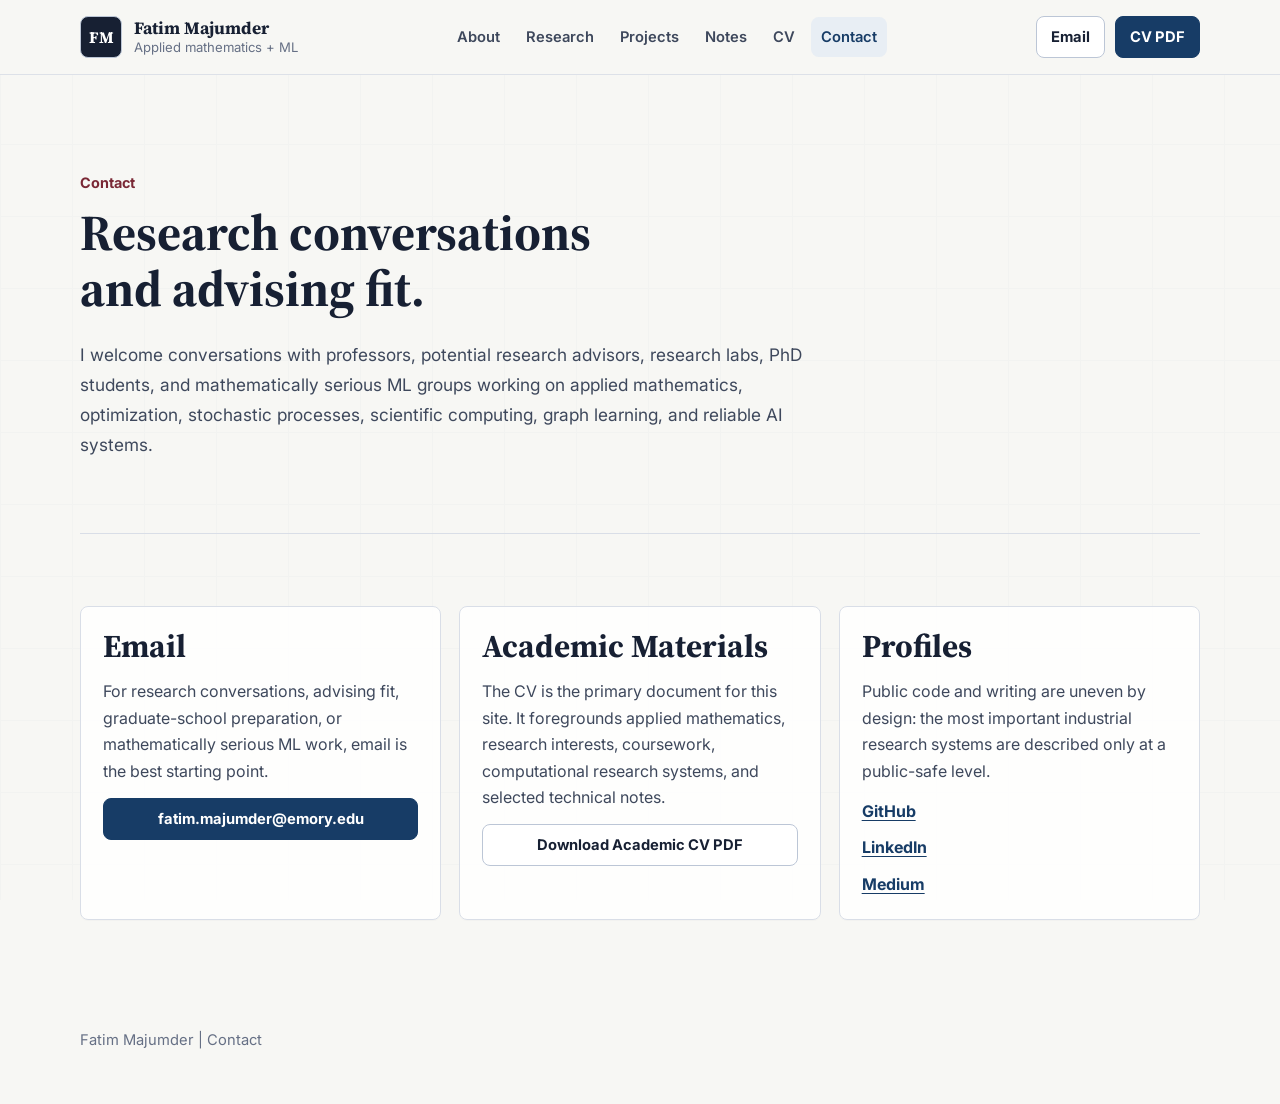
==== contact.html @ 2fae78bc "academic" ====
<!DOCTYPE html>
<html lang="en">
  <head>
    <meta charset="UTF-8">
    <meta name="viewport" content="width=device-width, initial-scale=1.0">
    <meta
      name="description"
      content="Contact Fatim Majumder for research conversations, doctoral research fit, applied mathematics, mathematical machine learning, optimization, scientific computing, graph learning, and reliable AI evaluation."
    >
    <meta
      name="keywords"
      content="Fatim Majumder contact, applied mathematics, Columbia University, Emory University, mathematical machine learning, optimization, scientific computing"
    >
    <meta name="author" content="Fatim Majumder">
    <meta name="robots" content="index, follow">
    <meta name="theme-color" content="#17233c">
    <title>Contact | Fatim Majumder</title>
    <link rel="canonical" href="https://fatimmajumder.github.io/contact.html">
    <link rel="icon" href="./assets/favicon.svg" type="image/svg+xml">
    <meta property="og:site_name" content="Fatim Majumder">
    <meta property="og:title" content="Contact | Fatim Majumder">
    <meta
      property="og:description"
      content="Contact Fatim Majumder for research conversations in applied mathematics, mathematical machine learning, optimization, scientific computing, and reliable AI evaluation."
    >
    <meta property="og:type" content="profile">
    <meta property="og:url" content="https://fatimmajumder.github.io/contact.html">
    <meta property="og:image" content="https://fatimmajumder.github.io/assets/social-preview.png">
    <meta name="twitter:card" content="summary_large_image">
    <meta name="twitter:title" content="Contact | Fatim Majumder">
    <meta name="twitter:description" content="Contact Fatim Majumder.">
    <meta name="twitter:image" content="https://fatimmajumder.github.io/assets/social-preview.png">
    <link rel="preconnect" href="https://fonts.googleapis.com">
    <link rel="preconnect" href="https://fonts.gstatic.com" crossorigin>
    <link
      href="https://fonts.googleapis.com/css2?family=Source+Serif+4:opsz,wght@8..60,500;8..60,600;8..60,700&amp;family=Inter:wght@400;500;600;700&amp;display=swap"
      rel="stylesheet"
    >
    <link rel="stylesheet" href="./styles.css">
    <script type="application/ld+json">
      {
        "@context": "https://schema.org",
        "@type": "ContactPage",
        "name": "Contact | Fatim Majumder",
        "url": "https://fatimmajumder.github.io/contact.html",
        "about": {
          "@type": "Person",
          "name": "Fatim Majumder",
          "email": "mailto:fatim.majumder@emory.edu"
        }
      }
    </script>
  </head>
  <body data-page="contact">
    <a class="skip-link" href="#main-content">Skip to main content</a>

    <header class="site-header">
      <div class="site-header-inner">
        <a class="brand-lockup" href="./index.html" aria-label="Fatim Majumder home">
          <span class="brand-mark" aria-hidden="true">FM</span>
          <span class="brand-copy">
            <strong>Fatim Majumder</strong>
            <span>Applied mathematics + ML</span>
          </span>
        </a>

        <nav class="site-nav" aria-label="Primary navigation">
          <a class="nav-link" data-nav="about" href="./index.html#about">About</a>
          <a class="nav-link" data-nav="research" href="./research.html">Research</a>
          <a class="nav-link" data-nav="projects" href="./projects.html">Projects</a>
          <a class="nav-link" data-nav="notes" href="./notes.html">Notes</a>
          <a class="nav-link" data-nav="cv" href="./cv.html">CV</a>
          <a class="nav-link" data-nav="contact" href="./contact.html">Contact</a>
        </nav>

        <div class="header-actions">
          <a class="button button-secondary" href="mailto:fatim.majumder@emory.edu">Email</a>
          <a class="button button-primary" href="./assets/Fatim-Majumder-Academic-CV.pdf" download>CV PDF</a>
        </div>
      </div>
    </header>

    <main id="main-content">
      <section class="page-hero section" aria-labelledby="contact-title">
        <div class="page-hero-main">
          <p class="eyebrow">Contact</p>
          <h1 id="contact-title">Research conversations and advising fit.</h1>
          <p class="page-hero-summary">
            I welcome conversations with professors, potential research
            advisors, research labs, PhD students, and mathematically serious
            ML groups working on applied mathematics, optimization, stochastic
            processes, scientific computing, graph learning, and reliable AI
            systems.
          </p>
        </div>
      </section>

      <section class="section contact-layout" aria-label="Contact links">
        <div class="contact-panel">
          <h2>Email</h2>
          <p>
            For research conversations, advising fit, graduate-school
            preparation, or mathematically serious ML work, email is the best
            starting point.
          </p>
          <a class="button button-primary" href="mailto:fatim.majumder@emory.edu">fatim.majumder@emory.edu</a>
        </div>

        <div class="contact-panel">
          <h2>Academic Materials</h2>
          <p>
            The CV is the primary document for this site. It foregrounds
            applied mathematics, research interests, coursework, computational
            research systems, and selected technical notes.
          </p>
          <a class="button button-secondary" href="./assets/Fatim-Majumder-Academic-CV.pdf" download>
            Download Academic CV PDF
          </a>
        </div>

        <div class="contact-panel">
          <h2>Profiles</h2>
          <p>
            Public code and writing are uneven by design: the most important
            industrial research systems are described only at a public-safe
            level.
          </p>
          <div class="profile-links">
            <a
              class="text-link"
              href="https://github.com/fatimmajumder"
              target="_blank"
              rel="noopener noreferrer"
            >
              GitHub
            </a>
            <a
              class="text-link"
              href="https://www.linkedin.com/in/fatim-majumder"
              target="_blank"
              rel="noopener noreferrer"
            >
              LinkedIn
            </a>
            <a
              class="text-link"
              href="https://medium.com/@fatimm"
              target="_blank"
              rel="noopener noreferrer"
            >
              Medium
            </a>
          </div>
        </div>
      </section>
    </main>

    <footer class="site-footer">
      <p>Fatim Majumder | Contact</p>
    </footer>

    <script src="./script.js" defer></script>
  </body>
</html>
---- styles.css ----
:root {
  --page: #f7f7f4;
  --surface: #ffffff;
  --surface-subtle: #f1f3f2;
  --ink: #172033;
  --ink-soft: #3e485c;
  --ink-muted: #667085;
  --line: #d9dee7;
  --line-strong: #bcc6d6;
  --blue: #225b89;
  --blue-deep: #173c66;
  --green: #3f6b5b;
  --red: #7a2835;
  --gold: #8b6f35;
  --shadow: 0 12px 32px rgba(23, 32, 51, 0.08);
  --serif: "Source Serif 4", Georgia, "Times New Roman", serif;
  --sans: "Inter", -apple-system, BlinkMacSystemFont, "Segoe UI", sans-serif;
  --mono: "SFMono-Regular", Consolas, "Liberation Mono", monospace;
}

*,
*::before,
*::after {
  box-sizing: border-box;
}

html {
  scroll-behavior: smooth;
  scroll-padding-top: 112px;
}

html,
body {
  max-width: 100%;
  overflow-x: hidden;
}

body {
  margin: 0;
  min-height: 100vh;
  color: var(--ink);
  background: var(--page);
  font-family: var(--sans);
  font-size: 16px;
  line-height: 1.65;
}

body::before {
  content: "";
  position: fixed;
  inset: 0;
  pointer-events: none;
  background-image:
    linear-gradient(var(--line) 1px, transparent 1px),
    linear-gradient(90deg, var(--line) 1px, transparent 1px);
  background-size: 72px 72px;
  opacity: 0.16;
}

a {
  color: inherit;
  text-decoration-thickness: 1px;
  text-underline-offset: 0.2em;
}

img {
  display: block;
  max-width: 100%;
}

:focus-visible {
  outline: 3px solid rgba(34, 91, 137, 0.35);
  outline-offset: 3px;
}

.skip-link {
  position: absolute;
  top: 12px;
  left: 12px;
  z-index: 100;
  padding: 10px 14px;
  border: 1px solid var(--line-strong);
  border-radius: 8px;
  color: var(--surface);
  background: var(--ink);
  transform: translateY(-180%);
}

.skip-link:focus-visible {
  transform: translateY(0);
}

.site-header {
  position: sticky;
  top: 0;
  z-index: 40;
  border-bottom: 1px solid rgba(217, 222, 231, 0.86);
  background: rgba(247, 247, 244, 0.94);
  backdrop-filter: blur(16px);
}

.site-header-inner {
  position: relative;
  z-index: 1;
  display: grid;
  grid-template-columns: auto 1fr auto;
  gap: 24px;
  align-items: center;
  width: min(1120px, calc(100% - 40px));
  margin: 0 auto;
  padding: 16px 0;
}

.site-header-inner > * {
  min-width: 0;
}

.brand-lockup {
  display: inline-flex;
  gap: 12px;
  align-items: center;
  min-width: 0;
  text-decoration: none;
}

.brand-mark {
  display: inline-flex;
  align-items: center;
  justify-content: center;
  width: 42px;
  height: 42px;
  flex: 0 0 auto;
  border: 1px solid var(--line-strong);
  border-radius: 8px;
  color: var(--surface);
  background: var(--ink);
  font-family: var(--serif);
  font-weight: 700;
}

.brand-copy {
  display: grid;
  gap: 1px;
}

.brand-copy strong {
  font-family: var(--serif);
  font-size: 1.08rem;
  line-height: 1.1;
}

.brand-copy span {
  color: var(--ink-muted);
  font-size: 0.82rem;
  line-height: 1.25;
}

.site-nav {
  display: flex;
  justify-content: center;
  gap: 6px;
  min-width: 0;
  max-width: 100%;
  overflow-x: auto;
  scrollbar-width: none;
}

.site-nav::-webkit-scrollbar {
  display: none;
}

.nav-link {
  border-radius: 8px;
  padding: 8px 10px;
  color: var(--ink-soft);
  font-size: 0.92rem;
  font-weight: 600;
  text-decoration: none;
}

.nav-link:hover,
.nav-link:focus-visible,
body[data-page="about"] .nav-link[data-nav="about"],
body[data-page="research"] .nav-link[data-nav="research"],
body[data-page="projects"] .nav-link[data-nav="projects"],
body[data-page="notes"] .nav-link[data-nav="notes"],
body[data-page="cv"] .nav-link[data-nav="cv"],
body[data-page="contact"] .nav-link[data-nav="contact"],
.nav-link.is-active {
  color: var(--blue-deep);
  background: #e8eef4;
}

.header-actions,
.hero-actions,
.page-actions,
.section-actions,
.contact-actions,
.project-links,
.profile-links {
  display: flex;
  flex-wrap: wrap;
  gap: 10px;
  align-items: center;
}

.button {
  display: inline-flex;
  align-items: center;
  justify-content: center;
  min-height: 42px;
  border: 1px solid var(--line-strong);
  border-radius: 8px;
  padding: 9px 14px;
  font-size: 0.92rem;
  font-weight: 700;
  line-height: 1.15;
  text-align: center;
  text-decoration: none;
}

.button-primary {
  border-color: var(--blue-deep);
  color: var(--surface);
  background: var(--blue-deep);
}

.button-secondary {
  color: var(--ink);
  background: var(--surface);
}

.button:hover {
  box-shadow: var(--shadow);
  transform: translateY(-1px);
}

main,
.site-footer,
.site-shell,
.case-shell {
  position: relative;
  z-index: 1;
  width: min(1120px, calc(100% - 40px));
  margin: 0 auto;
}

.section {
  padding: 72px 0;
  border-top: 1px solid var(--line);
}

.hero,
.page-hero {
  display: grid;
  grid-template-columns: minmax(0, 1.7fr) minmax(280px, 0.8fr);
  gap: 56px;
  align-items: start;
  padding-top: 96px;
  border-top: 0;
}

.hero-copy,
.page-hero-main,
.section-copy,
.statement-copy {
  min-width: 0;
  max-width: 780px;
}

.eyebrow,
.detail-label,
.card-kicker,
.note-status,
.cv-meta,
.page-meta {
  margin: 0 0 10px;
  color: var(--red);
  font-size: 0.9rem;
  font-weight: 700;
}

h1,
h2,
h3 {
  margin: 0;
  font-family: var(--serif);
  line-height: 1.12;
  text-wrap: balance;
  overflow-wrap: break-word;
}

h1 {
  max-width: 900px;
  font-size: 3.9rem;
}

h2 {
  font-size: 2rem;
}

h3 {
  font-size: 1.28rem;
}

p {
  margin: 0;
  overflow-wrap: break-word;
}

p + p {
  margin-top: 1rem;
}

.hero-deck {
  max-width: 820px;
  margin-top: 18px;
  color: var(--blue-deep);
  font-family: var(--serif);
  font-size: 1.45rem;
  line-height: 1.35;
}

.hero-summary,
.page-hero-summary,
.section-intro {
  max-width: 780px;
  margin-top: 22px;
  color: var(--ink-soft);
  font-size: 1.08rem;
  line-height: 1.75;
}

.hero-status {
  display: inline-block;
  margin-top: 22px;
  border-left: 3px solid var(--blue);
  padding-left: 16px;
  color: var(--ink);
  font-weight: 700;
}

.interest-list,
.interest-cloud,
.tag-list,
.hero-focus-list,
.hero-role-list {
  display: flex;
  flex-wrap: wrap;
  gap: 8px;
  margin: 26px 0 0;
  padding: 0;
  list-style: none;
}

.interest-list li,
.interest-cloud li,
.tag-list li,
.hero-focus-list li,
.hero-role-list li {
  max-width: 100%;
  border: 1px solid var(--line);
  border-radius: 8px;
  padding: 6px 10px;
  color: var(--ink-soft);
  background: rgba(255, 255, 255, 0.74);
  font-size: 0.9rem;
}

.hero-actions,
.page-actions {
  margin-top: 30px;
}

.hero-rail,
.page-hero-rail {
  display: grid;
  gap: 16px;
}

.rail-block,
.page-rail-card,
.theme-card,
.project-preview,
.note-card,
.project-detail,
.question-item,
.contact-panel,
.content-card,
.metric-card,
.boundary-card,
.proof-card,
.experience-card,
.project-card,
.writing-card {
  border: 1px solid var(--line);
  border-radius: 8px;
  background: rgba(255, 255, 255, 0.82);
  box-shadow: 0 1px 0 rgba(23, 32, 51, 0.02);
}

.rail-block,
.page-rail-card,
.theme-card,
.project-preview,
.note-card,
.question-item,
.contact-panel,
.content-card,
.metric-card,
.boundary-card,
.proof-card,
.experience-card,
.project-card,
.writing-card {
  padding: 22px;
}

.rail-block p:not(.detail-label),
.page-rail-card p:not(.detail-label) {
  color: var(--ink-soft);
}

.section-heading {
  max-width: 760px;
  margin-bottom: 30px;
}

.section-heading-compact {
  margin-bottom: 24px;
}

.split-section {
  display: grid;
  grid-template-columns: minmax(260px, 0.8fr) minmax(0, 1.2fr);
  gap: 54px;
  align-items: start;
}

.section-copy {
  color: var(--ink-soft);
  font-size: 1.04rem;
}

.theme-grid,
.notes-preview-grid,
.notes-grid,
.contact-layout,
.metric-grid,
.proof-grid,
.project-grid,
.writing-grid,
.case-study-grid {
  display: grid;
  grid-template-columns: repeat(2, minmax(0, 1fr));
  gap: 18px;
}

.theme-card p,
.project-preview p,
.note-card p,
.question-item p {
  margin-top: 12px;
  color: var(--ink-soft);
}

.project-preview-list,
.project-detail-list,
.question-list,
.experience-list,
.story-grid-case {
  display: grid;
  gap: 18px;
}

.project-preview {
  display: grid;
  gap: 12px;
}

.project-preview .text-link,
.project-links {
  margin-top: 8px;
}

.text-link {
  color: var(--blue-deep);
  font-weight: 700;
}

.text-link:hover {
  color: var(--red);
}

.contact-band {
  display: grid;
  grid-template-columns: minmax(0, 1.1fr) auto;
  gap: 32px;
  align-items: center;
  border-bottom: 1px solid var(--line);
}

.contact-band p:not(.eyebrow) {
  max-width: 720px;
  margin-top: 16px;
  color: var(--ink-soft);
}

.site-footer {
  padding: 36px 0 52px;
  color: var(--ink-muted);
  font-size: 0.92rem;
}

.page-hero h1 {
  font-size: 3.15rem;
}

.page-rail-list {
  display: grid;
  gap: 18px;
}

.page-rail-list span {
  color: var(--red);
  font-weight: 700;
}

.page-rail-list p {
  margin-top: 4px;
  color: var(--ink-soft);
}

.statement-section {
  display: grid;
  grid-template-columns: minmax(260px, 0.8fr) minmax(0, 1.2fr);
  gap: 54px;
}

.statement-copy {
  border-left: 3px solid var(--blue);
  padding-left: 22px;
  color: var(--ink-soft);
  font-family: var(--serif);
  font-size: 1.28rem;
  line-height: 1.6;
}

.interest-cloud {
  margin-top: 0;
}

.question-item {
  display: grid;
  grid-template-columns: minmax(220px, 0.7fr) minmax(0, 1.3fr);
  gap: 28px;
  align-items: start;
}

.project-detail {
  display: grid;
  grid-template-columns: minmax(260px, 0.78fr) minmax(0, 1.22fr);
  gap: 36px;
  padding: 28px;
  scroll-margin-top: 120px;
}

.project-detail-heading h2 {
  margin-top: 4px;
}

.project-motivation {
  margin-top: 16px;
  color: var(--ink-soft);
}

.project-facts {
  display: grid;
  gap: 18px;
  margin: 0;
}

.project-facts div {
  border-bottom: 1px solid var(--line);
  padding-bottom: 16px;
}

.project-facts div:last-child {
  border-bottom: 0;
  padding-bottom: 0;
}

.project-facts dt {
  margin-bottom: 5px;
  color: var(--red);
  font-weight: 700;
}

.project-facts dd {
  margin: 0;
  color: var(--ink-soft);
}

.project-links {
  grid-column: 2;
}

.notes-grid {
  grid-template-columns: repeat(2, minmax(0, 1fr));
}

.note-card {
  display: flex;
  min-height: 260px;
  flex-direction: column;
}

.note-card h2 {
  font-size: 1.5rem;
}

.tag-list {
  margin-top: auto;
  padding-top: 22px;
}

.note-link-placeholder {
  color: var(--ink-muted);
  font-family: var(--mono);
  font-size: 0.84rem;
}

.cv-main {
  max-width: 980px;
}

.cv-section {
  display: grid;
  gap: 18px;
}

.cv-section h2 {
  padding-bottom: 10px;
  border-bottom: 1px solid var(--line);
}

.cv-entry {
  display: grid;
  gap: 8px;
  padding: 8px 0 18px;
  border-bottom: 1px solid var(--line);
}

.cv-entry:last-child {
  border-bottom: 0;
}

.cv-entry p,
.cv-section p,
.cv-compact-list {
  color: var(--ink-soft);
}

.cv-compact-list,
.bullet-list,
.archive-list,
.link-list,
.case-metric-list {
  margin: 12px 0 0;
  padding-left: 1.2rem;
  color: var(--ink-soft);
}

.cv-compact-list li + li,
.bullet-list li + li,
.archive-list li + li,
.link-list li + li,
.case-metric-list li + li {
  margin-top: 0.5rem;
}

.contact-layout {
  grid-template-columns: repeat(3, minmax(0, 1fr));
}

.contact-panel {
  display: grid;
  align-content: start;
  gap: 14px;
}

.contact-panel p {
  color: var(--ink-soft);
}

.profile-links {
  align-items: flex-start;
  flex-direction: column;
}

/* Compatibility for preserved project detail pages under case-studies/. */

.site-shell,
.case-shell {
  padding-bottom: 48px;
}

.back-link {
  display: inline-block;
  margin-bottom: 20px;
  color: var(--blue-deep);
  font-weight: 700;
}

.card-header {
  display: grid;
  gap: 12px;
}

.card-header-split {
  grid-template-columns: minmax(0, 1fr) auto;
}

.card-summary {
  margin-top: 14px;
  color: var(--ink-soft);
}

.card-compact-grid,
.card-detail-grid {
  display: grid;
  grid-template-columns: repeat(2, minmax(0, 1fr));
  gap: 12px;
  margin-top: 18px;
}

.compact-detail,
.detail-block {
  border: 1px solid var(--line);
  border-radius: 8px;
  padding: 14px;
  background: var(--surface-subtle);
}

.compact-detail p:not(.detail-label),
.detail-block p:not(.detail-label) {
  color: var(--ink-soft);
}

.card-proof {
  min-width: 132px;
  border-left: 3px solid var(--blue);
  padding-left: 12px;
}

.card-proof-value,
.proof-value,
.metric-value,
.hero-proof-value {
  display: block;
  color: var(--blue-deep);
  font-family: var(--serif);
  font-size: 2rem;
  font-weight: 700;
  line-height: 1.05;
}

.card-proof-label,
.proof-label,
.proof-context {
  color: var(--ink-muted);
  font-size: 0.9rem;
}

.card-footer,
.card-actions {
  display: grid;
  gap: 12px;
  margin-top: 18px;
}

.stack-list {
  color: var(--ink-muted);
  font-size: 0.92rem;
}

.metric-grid,
.proof-grid {
  grid-template-columns: repeat(3, minmax(0, 1fr));
  padding: 0;
  list-style: none;
}

.metric-card p:not(.detail-label):not(.metric-value),
.proof-card p:not(.proof-value) {
  color: var(--ink-soft);
}

.story-grid-case {
  grid-template-columns: repeat(2, minmax(0, 1fr));
}

.story-grid-case .content-card:nth-child(5) {
  grid-column: 1 / -1;
}

.boundary-card {
  max-width: 820px;
}

.boundary-card p:not(.detail-label) {
  margin-top: 12px;
  color: var(--ink-soft);
}

.hero-proof-list {
  display: grid;
  gap: 16px;
  margin: 0;
  padding: 0;
  list-style: none;
}

.hero-proof-item {
  display: grid;
  grid-template-columns: 110px 1fr;
  gap: 14px;
  align-items: baseline;
}

.experience-card {
  display: grid;
  grid-template-columns: minmax(220px, 0.7fr) minmax(0, 1.3fr);
  gap: 28px;
}

.experience-meta p {
  color: var(--ink-muted);
}

.experience-body p {
  color: var(--ink-soft);
}

@media (max-width: 980px) {
  .site-header-inner {
    grid-template-columns: 1fr;
    gap: 14px;
  }

  .site-nav {
    justify-content: flex-start;
    padding-bottom: 4px;
  }

  .header-actions {
    justify-content: flex-start;
  }

  .hero,
  .page-hero,
  .split-section,
  .statement-section,
  .project-detail,
  .question-item,
  .experience-card,
  .contact-band {
    grid-template-columns: 1fr;
  }

  .project-links {
    grid-column: auto;
  }

  .contact-layout,
  .metric-grid,
  .proof-grid {
    grid-template-columns: 1fr;
  }
}

@media (max-width: 720px) {
  body {
    font-size: 15px;
  }

  .site-header-inner,
  main,
  .site-footer,
  .site-shell,
  .case-shell {
    width: auto;
    margin-right: 14px;
    margin-left: 14px;
  }

  .brand-copy span,
  .header-actions {
    display: none;
  }

  .site-nav {
    flex-wrap: wrap;
    overflow-x: visible;
  }

  .nav-link {
    padding: 7px 9px;
  }

  .section {
    padding: 52px 0;
  }

  .hero,
  .page-hero {
    display: block;
    gap: 28px;
    padding-top: 64px;
  }

  .hero-rail,
  .page-hero-rail {
    margin-top: 28px;
  }

  h1,
  .page-hero h1 {
    font-size: 2.45rem;
  }

  h2 {
    font-size: 1.72rem;
  }

  .hero-deck,
  .statement-copy {
    font-size: 1.14rem;
  }

  .theme-grid,
  .notes-preview-grid,
  .notes-grid,
  .project-grid,
  .writing-grid,
  .case-study-grid,
  .story-grid-case,
  .card-compact-grid,
  .card-detail-grid {
    grid-template-columns: 1fr;
  }

  .story-grid-case .content-card:nth-child(5) {
    grid-column: auto;
  }

  .project-detail,
  .rail-block,
  .page-rail-card,
  .theme-card,
  .project-preview,
  .note-card,
  .question-item,
  .contact-panel,
  .content-card,
  .metric-card,
  .boundary-card {
    padding: 18px;
  }

  .hero-proof-item {
    grid-template-columns: 1fr;
  }
}

@media (prefers-reduced-motion: reduce) {
  *,
  *::before,
  *::after {
    scroll-behavior: auto !important;
    transition-duration: 0.01ms !important;
    animation-duration: 0.01ms !important;
    animation-iteration-count: 1 !important;
  }
}
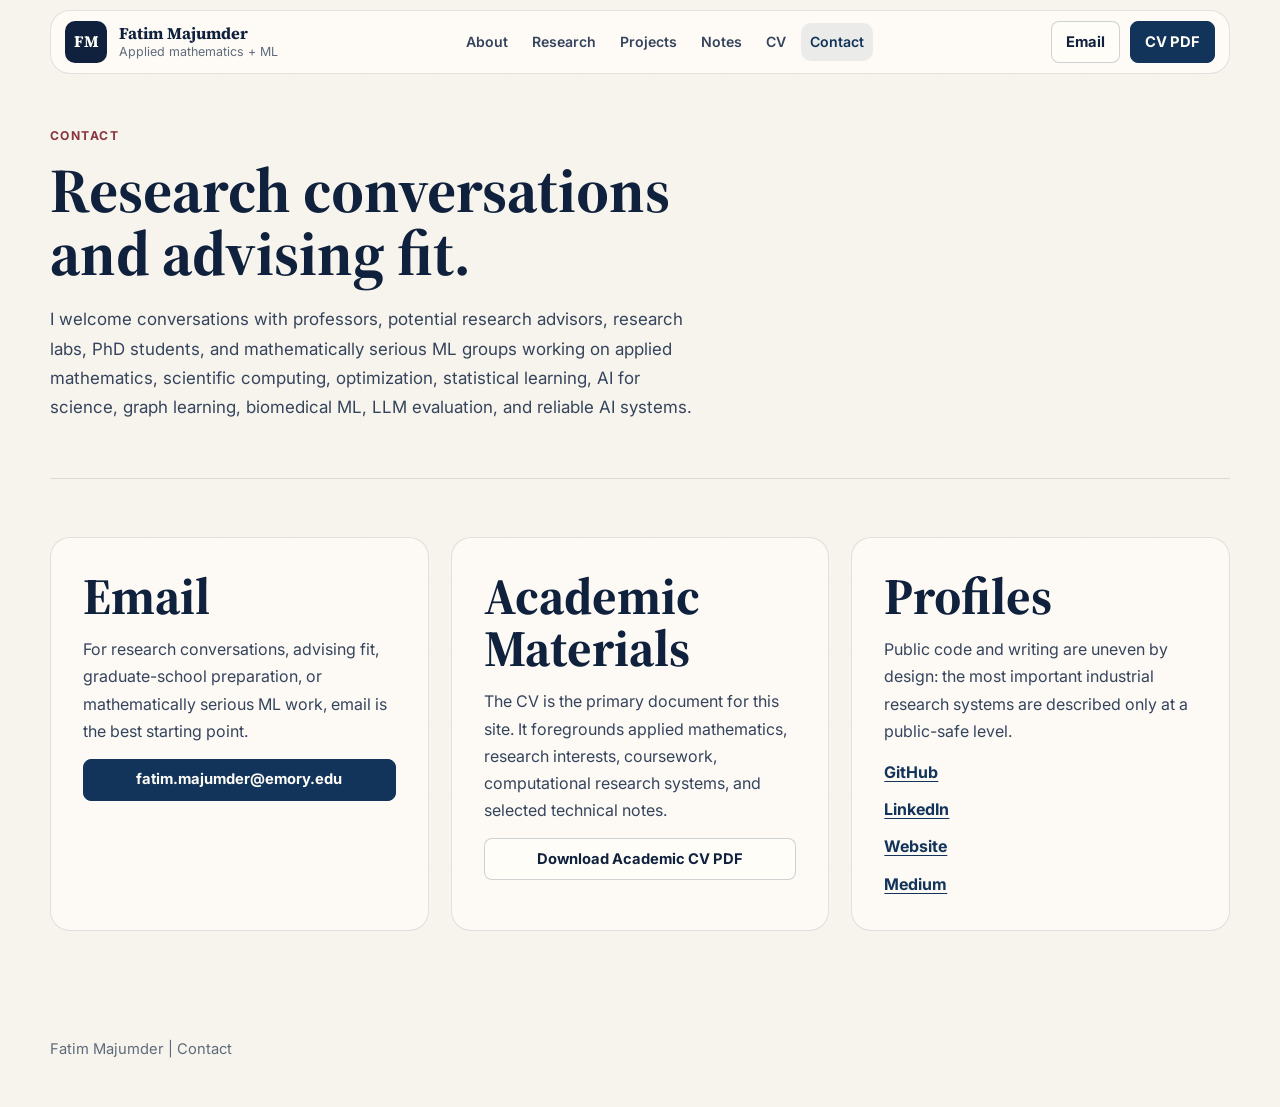
==== commit 6dbb17c7: "ACAEMI" ====
--- a/contact.html
+++ b/contact.html
@@ -5,7 +5,7 @@
     <meta name="viewport" content="width=device-width, initial-scale=1.0">
     <meta
       name="description"
-      content="Contact Fatim Majumder for research conversations, doctoral research fit, applied mathematics, mathematical machine learning, optimization, scientific computing, graph learning, and reliable AI evaluation."
+      content="Contact Fatim Majumder for research conversations, doctoral research fit, applied mathematics, machine learning, scientific computing, optimization, statistical learning, AI for science, graph ML, biomedical ML, LLM evaluation, and reliable AI systems."
     >
     <meta
       name="keywords"
@@ -21,7 +21,7 @@
     <meta property="og:title" content="Contact | Fatim Majumder">
     <meta
       property="og:description"
-      content="Contact Fatim Majumder for research conversations in applied mathematics, mathematical machine learning, optimization, scientific computing, and reliable AI evaluation."
+      content="Contact Fatim Majumder for research conversations in applied mathematics, machine learning, scientific computing, optimization, statistical learning, AI for science, and reliable AI systems."
     >
     <meta property="og:type" content="profile">
     <meta property="og:url" content="https://fatimmajumder.github.io/contact.html">
@@ -88,9 +88,9 @@
           <p class="page-hero-summary">
             I welcome conversations with professors, potential research
             advisors, research labs, PhD students, and mathematically serious
-            ML groups working on applied mathematics, optimization, stochastic
-            processes, scientific computing, graph learning, and reliable AI
-            systems.
+            ML groups working on applied mathematics, scientific computing,
+            optimization, statistical learning, AI for science, graph learning,
+            biomedical ML, LLM evaluation, and reliable AI systems.
           </p>
         </div>
       </section>
@@ -142,6 +142,9 @@
             >
               LinkedIn
             </a>
+            <a class="text-link" href="https://fatimmajumder.github.io">
+              Website
+            </a>
             <a
               class="text-link"
               href="https://medium.com/@fatimm"
--- a/styles.css
+++ b/styles.css
@@ -1,18 +1,19 @@
 :root {
-  --page: #f7f7f4;
-  --surface: #ffffff;
-  --surface-subtle: #f1f3f2;
-  --ink: #172033;
-  --ink-soft: #3e485c;
-  --ink-muted: #667085;
-  --line: #d9dee7;
-  --line-strong: #bcc6d6;
+  --page: #f7f4ed;
+  --surface: #fffdf8;
+  --surface-subtle: rgba(255, 253, 248, 0.68);
+  --ink: #10213d;
+  --ink-soft: #35445c;
+  --ink-muted: #5f6b7c;
+  --line: rgba(16, 33, 61, 0.12);
+  --line-strong: rgba(16, 33, 61, 0.2);
   --blue: #225b89;
-  --blue-deep: #173c66;
+  --blue-deep: #12345a;
   --green: #3f6b5b;
-  --red: #7a2835;
+  --red: #8a3440;
   --gold: #8b6f35;
-  --shadow: 0 12px 32px rgba(23, 32, 51, 0.08);
+  --shadow: 0 12px 30px rgba(16, 33, 61, 0.06);
+  --container: 1180px;
   --serif: "Source Serif 4", Georgia, "Times New Roman", serif;
   --sans: "Inter", -apple-system, BlinkMacSystemFont, "Segoe UI", sans-serif;
   --mono: "SFMono-Regular", Consolas, "Liberation Mono", monospace;
@@ -26,7 +27,7 @@
 
 html {
   scroll-behavior: smooth;
-  scroll-padding-top: 112px;
+  scroll-padding-top: 92px;
 }
 
 html,
@@ -42,7 +43,7 @@
   background: var(--page);
   font-family: var(--sans);
   font-size: 16px;
-  line-height: 1.65;
+  line-height: 1.7;
 }
 
 body::before {
@@ -54,7 +55,7 @@
     linear-gradient(var(--line) 1px, transparent 1px),
     linear-gradient(90deg, var(--line) 1px, transparent 1px);
   background-size: 72px 72px;
-  opacity: 0.16;
+  opacity: 0.045;
 }
 
 a {
@@ -92,11 +93,14 @@
 
 .site-header {
   position: sticky;
-  top: 0;
+  top: 10px;
   z-index: 40;
-  border-bottom: 1px solid rgba(217, 222, 231, 0.86);
-  background: rgba(247, 247, 244, 0.94);
-  backdrop-filter: blur(16px);
+  width: min(var(--container), calc(100% - 48px));
+  margin: 0 auto;
+  border: 1px solid var(--line);
+  border-radius: 20px;
+  background: rgba(255, 253, 248, 0.82);
+  backdrop-filter: blur(18px);
 }
 
 .site-header-inner {
@@ -104,11 +108,11 @@
   z-index: 1;
   display: grid;
   grid-template-columns: auto 1fr auto;
-  gap: 24px;
+  gap: 18px;
   align-items: center;
-  width: min(1120px, calc(100% - 40px));
+  width: 100%;
   margin: 0 auto;
-  padding: 16px 0;
+  padding: 10px 14px;
 }
 
 .site-header-inner > * {
@@ -131,7 +135,7 @@
   height: 42px;
   flex: 0 0 auto;
   border: 1px solid var(--line-strong);
-  border-radius: 8px;
+  border-radius: 10px;
   color: var(--surface);
   background: var(--ink);
   font-family: var(--serif);
@@ -145,13 +149,13 @@
 
 .brand-copy strong {
   font-family: var(--serif);
-  font-size: 1.08rem;
+  font-size: 1.02rem;
   line-height: 1.1;
 }
 
 .brand-copy span {
   color: var(--ink-muted);
-  font-size: 0.82rem;
+  font-size: 0.78rem;
   line-height: 1.25;
 }
 
@@ -170,10 +174,10 @@
 }
 
 .nav-link {
-  border-radius: 8px;
-  padding: 8px 10px;
-  color: var(--ink-soft);
-  font-size: 0.92rem;
+  border-radius: 10px;
+  padding: 7px 9px;
+  color: var(--ink-soft);
+  font-size: 0.88rem;
   font-weight: 600;
   text-decoration: none;
 }
@@ -188,7 +192,7 @@
 body[data-page="contact"] .nav-link[data-nav="contact"],
 .nav-link.is-active {
   color: var(--blue-deep);
-  background: #e8eef4;
+  background: rgba(18, 52, 90, 0.08);
 }
 
 .header-actions,
@@ -241,23 +245,30 @@
 .case-shell {
   position: relative;
   z-index: 1;
-  width: min(1120px, calc(100% - 40px));
+  width: min(var(--container), calc(100% - 48px));
   margin: 0 auto;
 }
 
 .section {
-  padding: 72px 0;
+  padding: clamp(64px, 6vw, 86px) 0;
   border-top: 1px solid var(--line);
 }
 
 .hero,
 .page-hero {
   display: grid;
-  grid-template-columns: minmax(0, 1.7fr) minmax(280px, 0.8fr);
-  gap: 56px;
+  grid-template-columns: minmax(0, 1.1fr) minmax(280px, 0.75fr);
+  gap: clamp(40px, 6vw, 82px);
   align-items: start;
-  padding-top: 96px;
+  padding-top: clamp(54px, 6vw, 78px);
+  padding-bottom: clamp(58px, 6vw, 82px);
   border-top: 0;
+}
+
+.page-hero {
+  align-items: start;
+  padding-top: clamp(44px, 5vw, 62px);
+  padding-bottom: clamp(42px, 5vw, 56px);
 }
 
 .hero-copy,
@@ -274,10 +285,12 @@
 .note-status,
 .cv-meta,
 .page-meta {
-  margin: 0 0 10px;
+  margin: 0 0 12px;
   color: var(--red);
-  font-size: 0.9rem;
+  font-size: 0.76rem;
   font-weight: 700;
+  letter-spacing: 0.12em;
+  text-transform: uppercase;
 }
 
 h1,
@@ -292,15 +305,17 @@
 
 h1 {
   max-width: 900px;
-  font-size: 3.9rem;
+  font-size: clamp(3.85rem, 6.6vw, 6rem);
+  line-height: 0.96;
 }
 
 h2 {
-  font-size: 2rem;
+  font-size: clamp(2rem, 4vw, 3.35rem);
+  line-height: 1.02;
 }
 
 h3 {
-  font-size: 1.28rem;
+  font-size: 1.22rem;
 }
 
 p {
@@ -313,22 +328,22 @@
 }
 
 .hero-deck {
-  max-width: 820px;
+  max-width: 640px;
   margin-top: 18px;
   color: var(--blue-deep);
   font-family: var(--serif);
-  font-size: 1.45rem;
-  line-height: 1.35;
+  font-size: clamp(1.07rem, 1.6vw, 1.24rem);
+  line-height: 1.5;
 }
 
 .hero-summary,
 .page-hero-summary,
 .section-intro {
-  max-width: 780px;
-  margin-top: 22px;
-  color: var(--ink-soft);
-  font-size: 1.08rem;
-  line-height: 1.75;
+  max-width: 650px;
+  margin-top: 20px;
+  color: var(--ink-soft);
+  font-size: 1.06rem;
+  line-height: 1.72;
 }
 
 .hero-status {
@@ -360,26 +375,45 @@
 .hero-role-list li {
   max-width: 100%;
   border: 1px solid var(--line);
-  border-radius: 8px;
-  padding: 6px 10px;
-  color: var(--ink-soft);
-  background: rgba(255, 255, 255, 0.74);
-  font-size: 0.9rem;
+  border-radius: 999px;
+  padding: 6px 11px;
+  color: var(--ink-soft);
+  background: rgba(255, 253, 248, 0.72);
+  font-size: 0.88rem;
 }
 
 .hero-actions,
 .page-actions {
-  margin-top: 30px;
+  margin-top: 28px;
 }
 
 .hero-rail,
 .page-hero-rail {
   display: grid;
-  gap: 16px;
+  gap: 12px;
+  justify-items: end;
+}
+
+.hero-portrait {
+  width: min(100%, 340px);
+  margin: 0;
+}
+
+.hero-portrait img {
+  display: block;
+  width: 100%;
+  height: auto;
+  aspect-ratio: 4 / 5;
+  object-fit: cover;
+  object-position: center top;
+  border: 1px solid var(--line);
+  border-radius: 18px;
+  background: var(--surface-subtle);
 }
 
 .rail-block,
 .page-rail-card,
+.education-card,
 .theme-card,
 .project-preview,
 .note-card,
@@ -394,13 +428,14 @@
 .project-card,
 .writing-card {
   border: 1px solid var(--line);
-  border-radius: 8px;
-  background: rgba(255, 255, 255, 0.82);
-  box-shadow: 0 1px 0 rgba(23, 32, 51, 0.02);
+  border-radius: 20px;
+  background: rgba(255, 253, 248, 0.72);
+  box-shadow: none;
 }
 
 .rail-block,
 .page-rail-card,
+.education-card,
 .theme-card,
 .project-preview,
 .note-card,
@@ -413,7 +448,14 @@
 .experience-card,
 .project-card,
 .writing-card {
-  padding: 22px;
+  padding: clamp(24px, 3vw, 32px);
+}
+
+.hero-rail .rail-block,
+.hero-portrait {
+  width: 100%;
+  max-width: 340px;
+  justify-self: end;
 }
 
 .rail-block p:not(.detail-label),
@@ -423,7 +465,7 @@
 
 .section-heading {
   max-width: 760px;
-  margin-bottom: 30px;
+  margin-bottom: 28px;
 }
 
 .section-heading-compact {
@@ -433,16 +475,42 @@
 .split-section {
   display: grid;
   grid-template-columns: minmax(260px, 0.8fr) minmax(0, 1.2fr);
-  gap: 54px;
-  align-items: start;
+  gap: clamp(34px, 5vw, 64px);
+  align-items: center;
 }
 
 .section-copy {
-  color: var(--ink-soft);
-  font-size: 1.04rem;
+  max-width: 720px;
+  color: var(--ink-soft);
+  font-size: 1.06rem;
+  line-height: 1.72;
+}
+.transition-card {
+  border-top: 1px solid var(--line);
+}
+
+.transition-card .section-heading,
+.transition-card .section-copy {
+  border: 1px solid var(--line);
+  background: rgba(255, 253, 248, 0.6);
+}
+
+.transition-card .section-heading {
+  height: 100%;
+  margin-bottom: 0;
+  border-right: 0;
+  border-radius: 22px 0 0 22px;
+  padding: clamp(28px, 4vw, 44px);
+}
+
+.transition-card .section-copy {
+  height: 100%;
+  border-radius: 0 22px 22px 0;
+  padding: clamp(28px, 4vw, 44px);
 }
 
 .theme-grid,
+.education-grid,
 .notes-preview-grid,
 .notes-grid,
 .contact-layout,
@@ -453,15 +521,17 @@
 .case-study-grid {
   display: grid;
   grid-template-columns: repeat(2, minmax(0, 1fr));
-  gap: 18px;
-}
-
+  gap: 22px;
+}
+
+.education-card p,
 .theme-card p,
 .project-preview p,
 .note-card p,
 .question-item p {
   margin-top: 12px;
   color: var(--ink-soft);
+  line-height: 1.68;
 }
 
 .project-preview-list,
@@ -470,17 +540,34 @@
 .experience-list,
 .story-grid-case {
   display: grid;
-  gap: 18px;
+  gap: 22px;
+}
+
+.project-detail-list,
+.notes-grid-section {
+  padding-top: clamp(32px, 4vw, 44px);
+}
+
+.project-preview-list {
+  grid-template-columns: repeat(4, minmax(0, 1fr));
 }
 
 .project-preview {
   display: grid;
   gap: 12px;
+  align-content: start;
+}
+
+.project-preview:hover,
+.note-card:hover,
+.theme-card:hover {
+  border-color: rgba(18, 52, 90, 0.2);
+  background: rgba(255, 253, 248, 0.9);
 }
 
 .project-preview .text-link,
 .project-links {
-  margin-top: 8px;
+  margin-top: 10px;
 }
 
 .text-link {
@@ -498,6 +585,7 @@
   gap: 32px;
   align-items: center;
   border-bottom: 1px solid var(--line);
+  padding-bottom: clamp(50px, 6vw, 72px);
 }
 
 .contact-band p:not(.eyebrow) {
@@ -507,13 +595,19 @@
 }
 
 .site-footer {
-  padding: 36px 0 52px;
+  padding: 30px 0 44px;
   color: var(--ink-muted);
   font-size: 0.92rem;
 }
 
 .page-hero h1 {
-  font-size: 3.15rem;
+  max-width: 760px;
+  font-size: clamp(2.85rem, 4.9vw, 4.45rem);
+  line-height: 1.01;
+}
+
+.page-hero + .section {
+  padding-top: clamp(40px, 5vw, 58px);
 }
 
 .page-rail-list {
@@ -534,7 +628,7 @@
 .statement-section {
   display: grid;
   grid-template-columns: minmax(260px, 0.8fr) minmax(0, 1.2fr);
-  gap: 54px;
+  gap: clamp(34px, 5vw, 64px);
 }
 
 .statement-copy {
@@ -542,7 +636,7 @@
   padding-left: 22px;
   color: var(--ink-soft);
   font-family: var(--serif);
-  font-size: 1.28rem;
+  font-size: clamp(1.16rem, 2vw, 1.28rem);
   line-height: 1.6;
 }
 
@@ -557,16 +651,25 @@
   align-items: start;
 }
 
+.page-hero-rail .rail-block,
+.page-rail-card {
+  width: 100%;
+  max-width: 360px;
+  justify-self: end;
+}
+
 .project-detail {
   display: grid;
   grid-template-columns: minmax(260px, 0.78fr) minmax(0, 1.22fr);
-  gap: 36px;
-  padding: 28px;
+  gap: clamp(26px, 4vw, 42px);
+  padding: clamp(28px, 4vw, 38px);
   scroll-margin-top: 120px;
 }
 
 .project-detail-heading h2 {
   margin-top: 4px;
+  font-size: clamp(1.7rem, 2.35vw, 2.2rem);
+  line-height: 1.08;
 }
 
 .project-motivation {
@@ -576,7 +679,7 @@
 
 .project-facts {
   display: grid;
-  gap: 18px;
+  gap: 16px;
   margin: 0;
 }
 
@@ -593,7 +696,10 @@
 .project-facts dt {
   margin-bottom: 5px;
   color: var(--red);
+  font-size: 0.76rem;
   font-weight: 700;
+  letter-spacing: 0.11em;
+  text-transform: uppercase;
 }
 
 .project-facts dd {
@@ -607,16 +713,31 @@
 
 .notes-grid {
   grid-template-columns: repeat(2, minmax(0, 1fr));
+  gap: 22px;
 }
 
 .note-card {
   display: flex;
-  min-height: 260px;
+  min-height: 230px;
   flex-direction: column;
 }
 
 .note-card h2 {
-  font-size: 1.5rem;
+  font-size: 1.28rem;
+  line-height: 1.18;
+}
+
+.note-status {
+  display: inline-flex;
+  width: max-content;
+  margin-bottom: 14px;
+  border: 1px solid var(--line);
+  border-radius: 999px;
+  padding: 4px 9px;
+  color: var(--blue-deep);
+  background: rgba(255, 253, 248, 0.76);
+  font-size: 0.68rem;
+  letter-spacing: 0.11em;
 }
 
 .tag-list {
@@ -631,17 +752,19 @@
 }
 
 .cv-main {
-  max-width: 980px;
+  max-width: var(--container);
 }
 
 .cv-section {
   display: grid;
-  gap: 18px;
+  gap: 16px;
+  max-width: 1040px;
 }
 
 .cv-section h2 {
-  padding-bottom: 10px;
+  padding-bottom: 12px;
   border-bottom: 1px solid var(--line);
+  font-size: clamp(1.65rem, 2.8vw, 2.35rem);
 }
 
 .cv-entry {
@@ -843,18 +966,23 @@
 }
 
 @media (max-width: 980px) {
+  .site-header {
+    width: min(var(--container), calc(100% - 32px));
+  }
+
   .site-header-inner {
-    grid-template-columns: 1fr;
+    grid-template-columns: auto 1fr;
     gap: 14px;
   }
 
   .site-nav {
-    justify-content: flex-start;
-    padding-bottom: 4px;
+    flex-wrap: wrap;
+    justify-content: flex-end;
+    padding-bottom: 0;
   }
 
   .header-actions {
-    justify-content: flex-start;
+    display: none;
   }
 
   .hero,
@@ -877,11 +1005,45 @@
   .proof-grid {
     grid-template-columns: 1fr;
   }
+
+  .project-preview-list,
+  .theme-grid,
+  .education-grid,
+  .notes-preview-grid,
+  .notes-grid {
+    grid-template-columns: repeat(2, minmax(0, 1fr));
+  }
+
+  .hero-rail,
+  .page-hero-rail {
+    justify-items: start;
+  }
+
+  .hero-rail .rail-block,
+  .hero-portrait,
+  .page-hero-rail .rail-block,
+  .page-rail-card {
+    justify-self: start;
+  }
+
+  .transition-card .section-heading,
+  .transition-card .section-copy {
+    border: 1px solid var(--line);
+    border-radius: 22px;
+  }
 }
 
 @media (max-width: 720px) {
   body {
     font-size: 15px;
+  }
+
+  .site-header {
+    top: 0;
+    width: 100%;
+    border-right: 0;
+    border-left: 0;
+    border-radius: 0;
   }
 
   .site-header-inner,
@@ -894,6 +1056,11 @@
     margin-left: 14px;
   }
 
+  .site-header-inner {
+    grid-template-columns: 1fr;
+    gap: 10px;
+  }
+
   .brand-copy span,
   .header-actions {
     display: none;
@@ -901,22 +1068,26 @@
 
   .site-nav {
     flex-wrap: wrap;
+    justify-content: flex-start;
     overflow-x: visible;
+    gap: 4px;
   }
 
   .nav-link {
-    padding: 7px 9px;
+    padding: 7px 8px;
+    font-size: 0.82rem;
   }
 
   .section {
-    padding: 52px 0;
+    padding: 50px 0;
   }
 
   .hero,
   .page-hero {
     display: block;
     gap: 28px;
-    padding-top: 64px;
+    padding-top: 50px;
+    padding-bottom: 52px;
   }
 
   .hero-rail,
@@ -924,13 +1095,18 @@
     margin-top: 28px;
   }
 
+  .hero-portrait {
+    width: min(100%, 280px);
+    margin-inline: auto;
+  }
+
   h1,
   .page-hero h1 {
-    font-size: 2.45rem;
+    font-size: clamp(2.8rem, 12vw, 4.35rem);
   }
 
   h2 {
-    font-size: 1.72rem;
+    font-size: clamp(1.95rem, 9vw, 2.8rem);
   }
 
   .hero-deck,
@@ -939,8 +1115,10 @@
   }
 
   .theme-grid,
+  .education-grid,
   .notes-preview-grid,
   .notes-grid,
+  .project-preview-list,
   .project-grid,
   .writing-grid,
   .case-study-grid,
@@ -957,6 +1135,7 @@
   .project-detail,
   .rail-block,
   .page-rail-card,
+  .education-card,
   .theme-card,
   .project-preview,
   .note-card,
@@ -965,7 +1144,24 @@
   .content-card,
   .metric-card,
   .boundary-card {
-    padding: 18px;
+    padding: 22px;
+  }
+
+  .page-hero-rail .rail-block,
+  .page-rail-card {
+    max-width: none;
+  }
+
+  .hero-actions,
+  .page-actions,
+  .contact-actions {
+    align-items: stretch;
+  }
+
+  .hero-actions .button,
+  .page-actions .button,
+  .contact-actions .button {
+    flex: 1 1 170px;
   }
 
   .hero-proof-item {
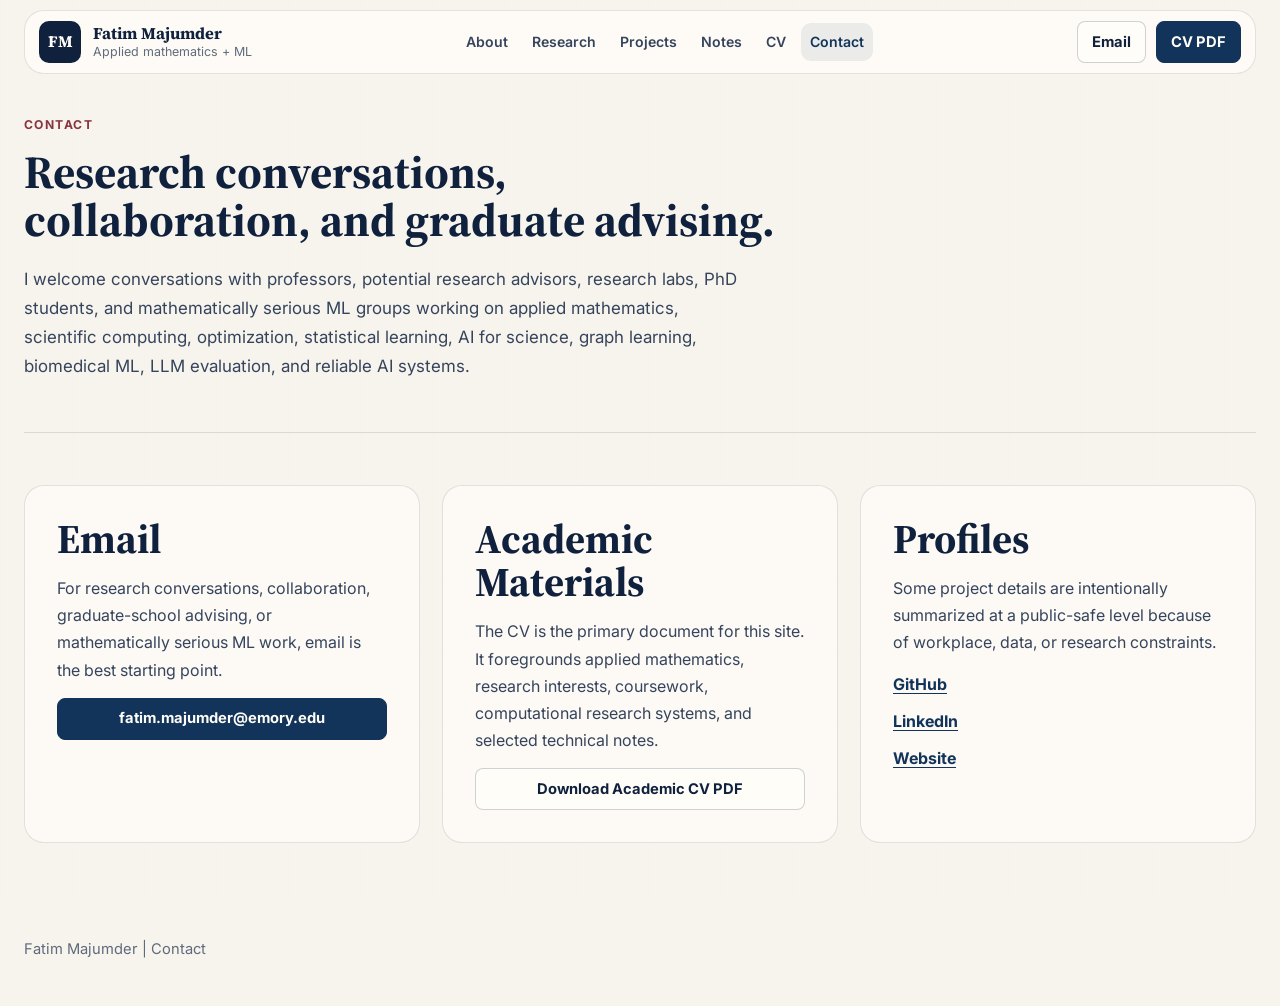
==== commit 1bb7079e: "lol" ====
--- a/contact.html
+++ b/contact.html
@@ -84,7 +84,7 @@
       <section class="page-hero section" aria-labelledby="contact-title">
         <div class="page-hero-main">
           <p class="eyebrow">Contact</p>
-          <h1 id="contact-title">Research conversations and advising fit.</h1>
+          <h1 id="contact-title">Research conversations, collaboration, and graduate advising.</h1>
           <p class="page-hero-summary">
             I welcome conversations with professors, potential research
             advisors, research labs, PhD students, and mathematically serious
@@ -99,8 +99,8 @@
         <div class="contact-panel">
           <h2>Email</h2>
           <p>
-            For research conversations, advising fit, graduate-school
-            preparation, or mathematically serious ML work, email is the best
+            For research conversations, collaboration, graduate-school
+            advising, or mathematically serious ML work, email is the best
             starting point.
           </p>
           <a class="button button-primary" href="mailto:fatim.majumder@emory.edu">fatim.majumder@emory.edu</a>
@@ -121,9 +121,8 @@
         <div class="contact-panel">
           <h2>Profiles</h2>
           <p>
-            Public code and writing are uneven by design: the most important
-            industrial research systems are described only at a public-safe
-            level.
+            Some project details are intentionally summarized at a public-safe
+            level because of workplace, data, or research constraints.
           </p>
           <div class="profile-links">
             <a
@@ -145,14 +144,6 @@
             <a class="text-link" href="https://fatimmajumder.github.io">
               Website
             </a>
-            <a
-              class="text-link"
-              href="https://medium.com/@fatimm"
-              target="_blank"
-              rel="noopener noreferrer"
-            >
-              Medium
-            </a>
           </div>
         </div>
       </section>
--- a/styles.css
+++ b/styles.css
@@ -13,7 +13,7 @@
   --red: #8a3440;
   --gold: #8b6f35;
   --shadow: 0 12px 30px rgba(16, 33, 61, 0.06);
-  --container: 1180px;
+  --container: 1240px;
   --serif: "Source Serif 4", Georgia, "Times New Roman", serif;
   --sans: "Inter", -apple-system, BlinkMacSystemFont, "Segoe UI", sans-serif;
   --mono: "SFMono-Regular", Consolas, "Liberation Mono", monospace;
@@ -250,25 +250,25 @@
 }
 
 .section {
-  padding: clamp(64px, 6vw, 86px) 0;
+  padding: clamp(52px, 5vw, 74px) 0;
   border-top: 1px solid var(--line);
 }
 
 .hero,
 .page-hero {
   display: grid;
-  grid-template-columns: minmax(0, 1.1fr) minmax(280px, 0.75fr);
-  gap: clamp(40px, 6vw, 82px);
+  grid-template-columns: minmax(0, 1.42fr) minmax(260px, 0.58fr);
+  gap: clamp(32px, 4.8vw, 64px);
   align-items: start;
-  padding-top: clamp(54px, 6vw, 78px);
-  padding-bottom: clamp(58px, 6vw, 82px);
+  padding-top: clamp(46px, 5vw, 64px);
+  padding-bottom: clamp(48px, 5vw, 68px);
   border-top: 0;
 }
 
 .page-hero {
   align-items: start;
-  padding-top: clamp(44px, 5vw, 62px);
-  padding-bottom: clamp(42px, 5vw, 56px);
+  padding-top: clamp(38px, 4vw, 54px);
+  padding-bottom: clamp(38px, 4vw, 54px);
 }
 
 .hero-copy,
@@ -276,7 +276,7 @@
 .section-copy,
 .statement-copy {
   min-width: 0;
-  max-width: 780px;
+  max-width: 860px;
 }
 
 .eyebrow,
@@ -304,14 +304,14 @@
 }
 
 h1 {
-  max-width: 900px;
-  font-size: clamp(3.85rem, 6.6vw, 6rem);
-  line-height: 0.96;
+  max-width: 880px;
+  font-size: clamp(3.05rem, 5vw, 4.9rem);
+  line-height: 1.02;
 }
 
 h2 {
-  font-size: clamp(2rem, 4vw, 3.35rem);
-  line-height: 1.02;
+  font-size: clamp(1.9rem, 3.2vw, 3rem);
+  line-height: 1.06;
 }
 
 h3 {
@@ -328,7 +328,7 @@
 }
 
 .hero-deck {
-  max-width: 640px;
+  max-width: 720px;
   margin-top: 18px;
   color: var(--blue-deep);
   font-family: var(--serif);
@@ -339,7 +339,7 @@
 .hero-summary,
 .page-hero-summary,
 .section-intro {
-  max-width: 650px;
+  max-width: 720px;
   margin-top: 20px;
   color: var(--ink-soft);
   font-size: 1.06rem;
@@ -351,8 +351,17 @@
   margin-top: 22px;
   border-left: 3px solid var(--blue);
   padding-left: 16px;
-  color: var(--ink);
-  font-weight: 700;
+  color: var(--ink-soft);
+  font-size: 0.98rem;
+  font-weight: 600;
+  line-height: 1.65;
+  max-width: 760px;
+}
+
+.hero .eyebrow {
+  font-size: 0.86rem;
+  letter-spacing: 0.04em;
+  text-transform: none;
 }
 
 .interest-list,
@@ -387,15 +396,21 @@
   margin-top: 28px;
 }
 
+.hero-actions {
+  gap: 8px;
+  max-width: 760px;
+}
+
 .hero-rail,
 .page-hero-rail {
   display: grid;
   gap: 12px;
   justify-items: end;
+  padding-top: 8px;
 }
 
 .hero-portrait {
-  width: min(100%, 340px);
+  width: min(100%, 320px);
   margin: 0;
 }
 
@@ -454,7 +469,7 @@
 .hero-rail .rail-block,
 .hero-portrait {
   width: 100%;
-  max-width: 340px;
+  max-width: 320px;
   justify-self: end;
 }
 
@@ -464,8 +479,8 @@
 }
 
 .section-heading {
-  max-width: 760px;
-  margin-bottom: 28px;
+  max-width: 820px;
+  margin-bottom: 24px;
 }
 
 .section-heading-compact {
@@ -475,7 +490,7 @@
 .split-section {
   display: grid;
   grid-template-columns: minmax(260px, 0.8fr) minmax(0, 1.2fr);
-  gap: clamp(34px, 5vw, 64px);
+  gap: clamp(30px, 4vw, 54px);
   align-items: center;
 }
 
@@ -549,7 +564,7 @@
 }
 
 .project-preview-list {
-  grid-template-columns: repeat(4, minmax(0, 1fr));
+  grid-template-columns: repeat(auto-fit, minmax(230px, 1fr));
 }
 
 .project-preview {
@@ -601,13 +616,13 @@
 }
 
 .page-hero h1 {
-  max-width: 760px;
-  font-size: clamp(2.85rem, 4.9vw, 4.45rem);
-  line-height: 1.01;
+  max-width: 940px;
+  font-size: clamp(2.35rem, 3.6vw, 3.7rem);
+  line-height: 1.05;
 }
 
 .page-hero + .section {
-  padding-top: clamp(40px, 5vw, 58px);
+  padding-top: clamp(36px, 4vw, 52px);
 }
 
 .page-rail-list {
@@ -660,9 +675,9 @@
 
 .project-detail {
   display: grid;
-  grid-template-columns: minmax(260px, 0.78fr) minmax(0, 1.22fr);
-  gap: clamp(26px, 4vw, 42px);
-  padding: clamp(28px, 4vw, 38px);
+  grid-template-columns: minmax(250px, 0.68fr) minmax(0, 1.32fr);
+  gap: clamp(22px, 3vw, 36px);
+  padding: clamp(24px, 3vw, 34px);
   scroll-margin-top: 120px;
 }
 
@@ -679,7 +694,7 @@
 
 .project-facts {
   display: grid;
-  gap: 16px;
+  gap: 14px;
   margin: 0;
 }
 
@@ -712,13 +727,13 @@
 }
 
 .notes-grid {
-  grid-template-columns: repeat(2, minmax(0, 1fr));
+  grid-template-columns: repeat(auto-fit, minmax(260px, 1fr));
   gap: 22px;
 }
 
 .note-card {
   display: flex;
-  min-height: 230px;
+  min-height: 210px;
   flex-direction: column;
 }
 
@@ -729,7 +744,8 @@
 
 .note-status {
   display: inline-flex;
-  width: max-content;
+  width: fit-content;
+  max-width: 100%;
   margin-bottom: 14px;
   border: 1px solid var(--line);
   border-radius: 999px;
@@ -742,13 +758,49 @@
 
 .tag-list {
   margin-top: auto;
-  padding-top: 22px;
+  padding-top: 18px;
 }
 
 .note-link-placeholder {
   color: var(--ink-muted);
   font-family: var(--mono);
   font-size: 0.84rem;
+}
+
+.coursework-groups {
+  display: grid;
+  gap: 14px;
+  margin-top: 12px;
+}
+
+.coursework-group {
+  display: grid;
+  gap: 8px;
+}
+
+.coursework-group h4 {
+  margin: 0;
+  color: var(--ink);
+  font-size: 0.9rem;
+}
+
+.coursework-tags {
+  display: flex;
+  flex-wrap: wrap;
+  gap: 7px;
+  margin: 0;
+  padding: 0;
+  list-style: none;
+}
+
+.coursework-tags li {
+  border: 1px solid var(--line);
+  border-radius: 999px;
+  padding: 4px 9px;
+  color: var(--ink-soft);
+  background: rgba(255, 253, 248, 0.72);
+  font-size: 0.84rem;
+  line-height: 1.35;
 }
 
 .cv-main {
@@ -1102,7 +1154,8 @@
 
   h1,
   .page-hero h1 {
-    font-size: clamp(2.8rem, 12vw, 4.35rem);
+    font-size: clamp(2.45rem, 10.5vw, 3.9rem);
+    line-height: 1.04;
   }
 
   h2 {
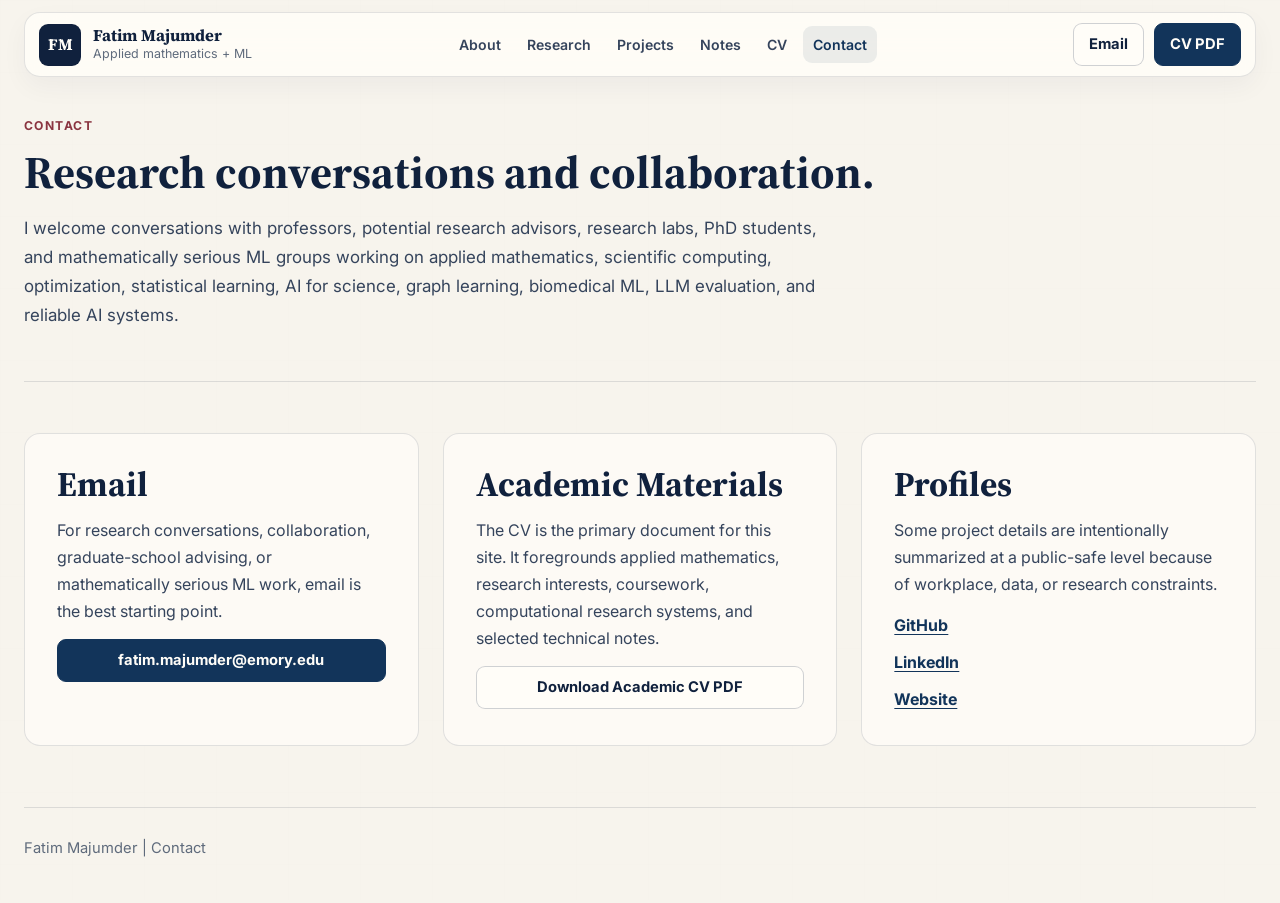
==== commit cbe749b5: "lol" ====
--- a/contact.html
+++ b/contact.html
@@ -84,7 +84,7 @@
       <section class="page-hero section" aria-labelledby="contact-title">
         <div class="page-hero-main">
           <p class="eyebrow">Contact</p>
-          <h1 id="contact-title">Research conversations, collaboration, and graduate advising.</h1>
+          <h1 id="contact-title">Research conversations and collaboration.</h1>
           <p class="page-hero-summary">
             I welcome conversations with professors, potential research
             advisors, research labs, PhD students, and mathematically serious
--- a/styles.css
+++ b/styles.css
@@ -13,7 +13,11 @@
   --red: #8a3440;
   --gold: #8b6f35;
   --shadow: 0 12px 30px rgba(16, 33, 61, 0.06);
-  --container: 1240px;
+  --shadow-card: 0 18px 42px rgba(16, 33, 61, 0.075);
+  --radius-panel: 16px;
+  --radius-card: 14px;
+  --container: 1400px;
+  --measure: 74ch;
   --serif: "Source Serif 4", Georgia, "Times New Roman", serif;
   --sans: "Inter", -apple-system, BlinkMacSystemFont, "Segoe UI", sans-serif;
   --mono: "SFMono-Regular", Consolas, "Liberation Mono", monospace;
@@ -43,7 +47,8 @@
   background: var(--page);
   font-family: var(--sans);
   font-size: 16px;
-  line-height: 1.7;
+  line-height: 1.68;
+  text-rendering: optimizeLegibility;
 }
 
 body::before {
@@ -93,14 +98,15 @@
 
 .site-header {
   position: sticky;
-  top: 10px;
+  top: 12px;
   z-index: 40;
   width: min(var(--container), calc(100% - 48px));
   margin: 0 auto;
   border: 1px solid var(--line);
-  border-radius: 20px;
-  background: rgba(255, 253, 248, 0.82);
-  backdrop-filter: blur(18px);
+  border-radius: var(--radius-panel);
+  background: rgba(255, 253, 248, 0.88);
+  box-shadow: 0 10px 26px rgba(16, 33, 61, 0.045);
+  backdrop-filter: blur(20px);
 }
 
 .site-header-inner {
@@ -135,7 +141,7 @@
   height: 42px;
   flex: 0 0 auto;
   border: 1px solid var(--line-strong);
-  border-radius: 10px;
+  border-radius: 9px;
   color: var(--surface);
   background: var(--ink);
   font-family: var(--serif);
@@ -174,12 +180,13 @@
 }
 
 .nav-link {
-  border-radius: 10px;
-  padding: 7px 9px;
+  border-radius: 9px;
+  padding: 7px 10px;
   color: var(--ink-soft);
   font-size: 0.88rem;
   font-weight: 600;
   text-decoration: none;
+  transition: color 160ms ease, background-color 160ms ease;
 }
 
 .nav-link:hover,
@@ -212,15 +219,16 @@
   display: inline-flex;
   align-items: center;
   justify-content: center;
-  min-height: 42px;
+  min-height: 43px;
   border: 1px solid var(--line-strong);
-  border-radius: 8px;
-  padding: 9px 14px;
+  border-radius: 9px;
+  padding: 10px 15px;
   font-size: 0.92rem;
   font-weight: 700;
   line-height: 1.15;
   text-align: center;
   text-decoration: none;
+  transition: transform 160ms ease, box-shadow 160ms ease, border-color 160ms ease, background-color 160ms ease, color 160ms ease;
 }
 
 .button-primary {
@@ -231,12 +239,16 @@
 
 .button-secondary {
   color: var(--ink);
-  background: var(--surface);
+  background: rgba(255, 253, 248, 0.86);
 }
 
 .button:hover {
-  box-shadow: var(--shadow);
+  box-shadow: var(--shadow-card);
   transform: translateY(-1px);
+}
+
+.button:active {
+  transform: translateY(0);
 }
 
 main,
@@ -250,18 +262,18 @@
 }
 
 .section {
-  padding: clamp(52px, 5vw, 74px) 0;
+  padding: clamp(48px, 4.8vw, 72px) 0;
   border-top: 1px solid var(--line);
 }
 
 .hero,
 .page-hero {
   display: grid;
-  grid-template-columns: minmax(0, 1.42fr) minmax(260px, 0.58fr);
-  gap: clamp(32px, 4.8vw, 64px);
+  grid-template-columns: minmax(0, 1.52fr) minmax(290px, 0.48fr);
+  gap: clamp(34px, 4.6vw, 62px);
   align-items: start;
-  padding-top: clamp(46px, 5vw, 64px);
-  padding-bottom: clamp(48px, 5vw, 68px);
+  padding-top: clamp(48px, 5vw, 66px);
+  padding-bottom: clamp(46px, 5vw, 66px);
   border-top: 0;
 }
 
@@ -276,7 +288,7 @@
 .section-copy,
 .statement-copy {
   min-width: 0;
-  max-width: 860px;
+  max-width: 900px;
 }
 
 .eyebrow,
@@ -304,14 +316,15 @@
 }
 
 h1 {
-  max-width: 880px;
-  font-size: clamp(3.05rem, 5vw, 4.9rem);
+  max-width: 1040px;
+  font-size: clamp(3.12rem, 4.55vw, 4.45rem);
   line-height: 1.02;
 }
 
 h2 {
-  font-size: clamp(1.9rem, 3.2vw, 3rem);
-  line-height: 1.06;
+  max-width: 980px;
+  font-size: clamp(1.86rem, 2.7vw, 2.82rem);
+  line-height: 1.08;
 }
 
 h3 {
@@ -329,7 +342,7 @@
 
 .hero-deck {
   max-width: 720px;
-  margin-top: 18px;
+  margin-top: 20px;
   color: var(--blue-deep);
   font-family: var(--serif);
   font-size: clamp(1.07rem, 1.6vw, 1.24rem);
@@ -339,23 +352,26 @@
 .hero-summary,
 .page-hero-summary,
 .section-intro {
-  max-width: 720px;
-  margin-top: 20px;
+  max-width: var(--measure);
+  margin-top: 18px;
   color: var(--ink-soft);
   font-size: 1.06rem;
-  line-height: 1.72;
+  line-height: 1.7;
 }
 
 .hero-status {
-  display: inline-block;
-  margin-top: 22px;
+  display: block;
+  max-width: 760px;
+  margin-top: 24px;
+  border: 1px solid var(--line);
   border-left: 3px solid var(--blue);
-  padding-left: 16px;
-  color: var(--ink-soft);
+  border-radius: var(--radius-card);
+  padding: 14px 16px;
+  color: var(--ink-soft);
+  background: rgba(255, 253, 248, 0.58);
   font-size: 0.98rem;
   font-weight: 600;
-  line-height: 1.65;
-  max-width: 760px;
+  line-height: 1.6;
 }
 
 .hero .eyebrow {
@@ -371,8 +387,8 @@
 .hero-role-list {
   display: flex;
   flex-wrap: wrap;
-  gap: 8px;
-  margin: 26px 0 0;
+  gap: 7px;
+  margin: 24px 0 0;
   padding: 0;
   list-style: none;
 }
@@ -385,10 +401,11 @@
   max-width: 100%;
   border: 1px solid var(--line);
   border-radius: 999px;
-  padding: 6px 11px;
-  color: var(--ink-soft);
-  background: rgba(255, 253, 248, 0.72);
-  font-size: 0.88rem;
+  padding: 5px 10px;
+  color: var(--ink-soft);
+  background: rgba(255, 253, 248, 0.58);
+  font-size: 0.84rem;
+  line-height: 1.35;
 }
 
 .hero-actions,
@@ -397,20 +414,20 @@
 }
 
 .hero-actions {
-  gap: 8px;
+  gap: 9px;
   max-width: 760px;
 }
 
 .hero-rail,
 .page-hero-rail {
   display: grid;
-  gap: 12px;
+  gap: 14px;
   justify-items: end;
   padding-top: 8px;
 }
 
 .hero-portrait {
-  width: min(100%, 320px);
+  width: min(100%, 340px);
   margin: 0;
 }
 
@@ -422,8 +439,9 @@
   object-fit: cover;
   object-position: center top;
   border: 1px solid var(--line);
-  border-radius: 18px;
+  border-radius: var(--radius-panel);
   background: var(--surface-subtle);
+  box-shadow: var(--shadow-card);
 }
 
 .rail-block,
@@ -443,9 +461,10 @@
 .project-card,
 .writing-card {
   border: 1px solid var(--line);
-  border-radius: 20px;
+  border-radius: var(--radius-panel);
   background: rgba(255, 253, 248, 0.72);
   box-shadow: none;
+  transition: transform 160ms ease, border-color 160ms ease, background-color 160ms ease, box-shadow 160ms ease;
 }
 
 .rail-block,
@@ -469,7 +488,7 @@
 .hero-rail .rail-block,
 .hero-portrait {
   width: 100%;
-  max-width: 320px;
+  max-width: 340px;
   justify-self: end;
 }
 
@@ -479,7 +498,7 @@
 }
 
 .section-heading {
-  max-width: 820px;
+  max-width: 900px;
   margin-bottom: 24px;
 }
 
@@ -495,10 +514,10 @@
 }
 
 .section-copy {
-  max-width: 720px;
+  max-width: var(--measure);
   color: var(--ink-soft);
   font-size: 1.06rem;
-  line-height: 1.72;
+  line-height: 1.7;
 }
 .transition-card {
   border-top: 1px solid var(--line);
@@ -514,13 +533,13 @@
   height: 100%;
   margin-bottom: 0;
   border-right: 0;
-  border-radius: 22px 0 0 22px;
+  border-radius: var(--radius-panel) 0 0 var(--radius-panel);
   padding: clamp(28px, 4vw, 44px);
 }
 
 .transition-card .section-copy {
   height: 100%;
-  border-radius: 0 22px 22px 0;
+  border-radius: 0 var(--radius-panel) var(--radius-panel) 0;
   padding: clamp(28px, 4vw, 44px);
 }
 
@@ -536,7 +555,7 @@
 .case-study-grid {
   display: grid;
   grid-template-columns: repeat(2, minmax(0, 1fr));
-  gap: 22px;
+  gap: clamp(18px, 2vw, 24px);
 }
 
 .education-card p,
@@ -575,9 +594,12 @@
 
 .project-preview:hover,
 .note-card:hover,
-.theme-card:hover {
+.theme-card:hover,
+.contact-panel:hover {
+  transform: translateY(-2px);
   border-color: rgba(18, 52, 90, 0.2);
   background: rgba(255, 253, 248, 0.9);
+  box-shadow: var(--shadow);
 }
 
 .project-preview .text-link,
@@ -588,6 +610,7 @@
 .text-link {
   color: var(--blue-deep);
   font-weight: 700;
+  transition: color 160ms ease;
 }
 
 .text-link:hover {
@@ -610,14 +633,15 @@
 }
 
 .site-footer {
-  padding: 30px 0 44px;
+  border-top: 1px solid var(--line);
+  padding: 28px 0 42px;
   color: var(--ink-muted);
   font-size: 0.92rem;
 }
 
 .page-hero h1 {
-  max-width: 940px;
-  font-size: clamp(2.35rem, 3.6vw, 3.7rem);
+  max-width: 1040px;
+  font-size: clamp(2.42rem, 3.55vw, 3.45rem);
   line-height: 1.05;
 }
 
@@ -657,6 +681,32 @@
 
 .interest-cloud {
   margin-top: 0;
+}
+
+.research-direction-grid {
+  counter-reset: research-direction;
+}
+
+.research-direction-grid .theme-card {
+  position: relative;
+  min-height: 220px;
+  padding-top: 28px;
+}
+
+.research-direction-grid .theme-card::before {
+  counter-increment: research-direction;
+  content: "0" counter(research-direction);
+  display: inline-block;
+  margin-bottom: 18px;
+  color: var(--blue-deep);
+  font-family: var(--mono);
+  font-size: 0.78rem;
+  font-weight: 700;
+  letter-spacing: 0.08em;
+}
+
+.research-direction-grid .theme-card h3 {
+  font-size: clamp(1.24rem, 1.8vw, 1.45rem);
 }
 
 .question-item {
@@ -675,9 +725,9 @@
 
 .project-detail {
   display: grid;
-  grid-template-columns: minmax(250px, 0.68fr) minmax(0, 1.32fr);
+  grid-template-columns: minmax(250px, 0.64fr) minmax(0, 1.36fr);
   gap: clamp(22px, 3vw, 36px);
-  padding: clamp(24px, 3vw, 34px);
+  padding: clamp(26px, 3vw, 36px);
   scroll-margin-top: 120px;
 }
 
@@ -688,19 +738,28 @@
 }
 
 .project-motivation {
-  margin-top: 16px;
-  color: var(--ink-soft);
+  margin-top: 14px;
+  color: var(--ink-soft);
+  line-height: 1.64;
 }
 
 .project-facts {
   display: grid;
-  gap: 14px;
+  gap: 12px;
   margin: 0;
 }
 
 .project-facts div {
   border-bottom: 1px solid var(--line);
-  padding-bottom: 16px;
+  padding-bottom: 14px;
+}
+
+.project-facts div:first-child {
+  border: 1px solid var(--line);
+  border-left: 3px solid var(--blue);
+  border-radius: var(--radius-card);
+  padding: 13px 14px;
+  background: rgba(255, 253, 248, 0.58);
 }
 
 .project-facts div:last-child {
@@ -711,9 +770,9 @@
 .project-facts dt {
   margin-bottom: 5px;
   color: var(--red);
-  font-size: 0.76rem;
+  font-size: 0.72rem;
   font-weight: 700;
-  letter-spacing: 0.11em;
+  letter-spacing: 0.1em;
   text-transform: uppercase;
 }
 
@@ -727,13 +786,13 @@
 }
 
 .notes-grid {
-  grid-template-columns: repeat(auto-fit, minmax(260px, 1fr));
-  gap: 22px;
+  grid-template-columns: repeat(auto-fit, minmax(300px, 1fr));
+  gap: clamp(16px, 2vw, 22px);
 }
 
 .note-card {
   display: flex;
-  min-height: 210px;
+  min-height: 200px;
   flex-direction: column;
 }
 
@@ -749,11 +808,12 @@
   margin-bottom: 14px;
   border: 1px solid var(--line);
   border-radius: 999px;
-  padding: 4px 9px;
+  padding: 4px 8px;
   color: var(--blue-deep);
-  background: rgba(255, 253, 248, 0.76);
+  background: rgba(255, 253, 248, 0.62);
   font-size: 0.68rem;
-  letter-spacing: 0.11em;
+  letter-spacing: 0.08em;
+  text-transform: none;
 }
 
 .tag-list {
@@ -803,13 +863,27 @@
   line-height: 1.35;
 }
 
+.skill-groups {
+  gap: 18px;
+}
+
+.skill-groups .coursework-group {
+  border-bottom: 1px solid var(--line);
+  padding-bottom: 14px;
+}
+
+.skill-groups .coursework-group:last-child {
+  border-bottom: 0;
+  padding-bottom: 0;
+}
+
 .cv-main {
   max-width: var(--container);
 }
 
 .cv-section {
   display: grid;
-  gap: 16px;
+  gap: 18px;
   max-width: 1040px;
 }
 
@@ -852,6 +926,25 @@
 .link-list li + li,
 .case-metric-list li + li {
   margin-top: 0.5rem;
+}
+
+.archive-list {
+  display: grid;
+  grid-template-columns: repeat(auto-fit, minmax(220px, 1fr));
+  gap: 10px;
+  padding-left: 0;
+  list-style: none;
+}
+
+.archive-list li {
+  border: 1px solid var(--line);
+  border-radius: var(--radius-card);
+  padding: 11px 13px;
+  background: rgba(255, 253, 248, 0.58);
+}
+
+.archive-list li + li {
+  margin-top: 0;
 }
 
 .contact-layout {
@@ -1081,7 +1174,7 @@
   .transition-card .section-heading,
   .transition-card .section-copy {
     border: 1px solid var(--line);
-    border-radius: 22px;
+    border-radius: var(--radius-panel);
   }
 }
 
@@ -1196,7 +1289,10 @@
   .contact-panel,
   .content-card,
   .metric-card,
-  .boundary-card {
+  .boundary-card,
+  .proof-card,
+  .project-card,
+  .writing-card {
     padding: 22px;
   }
 
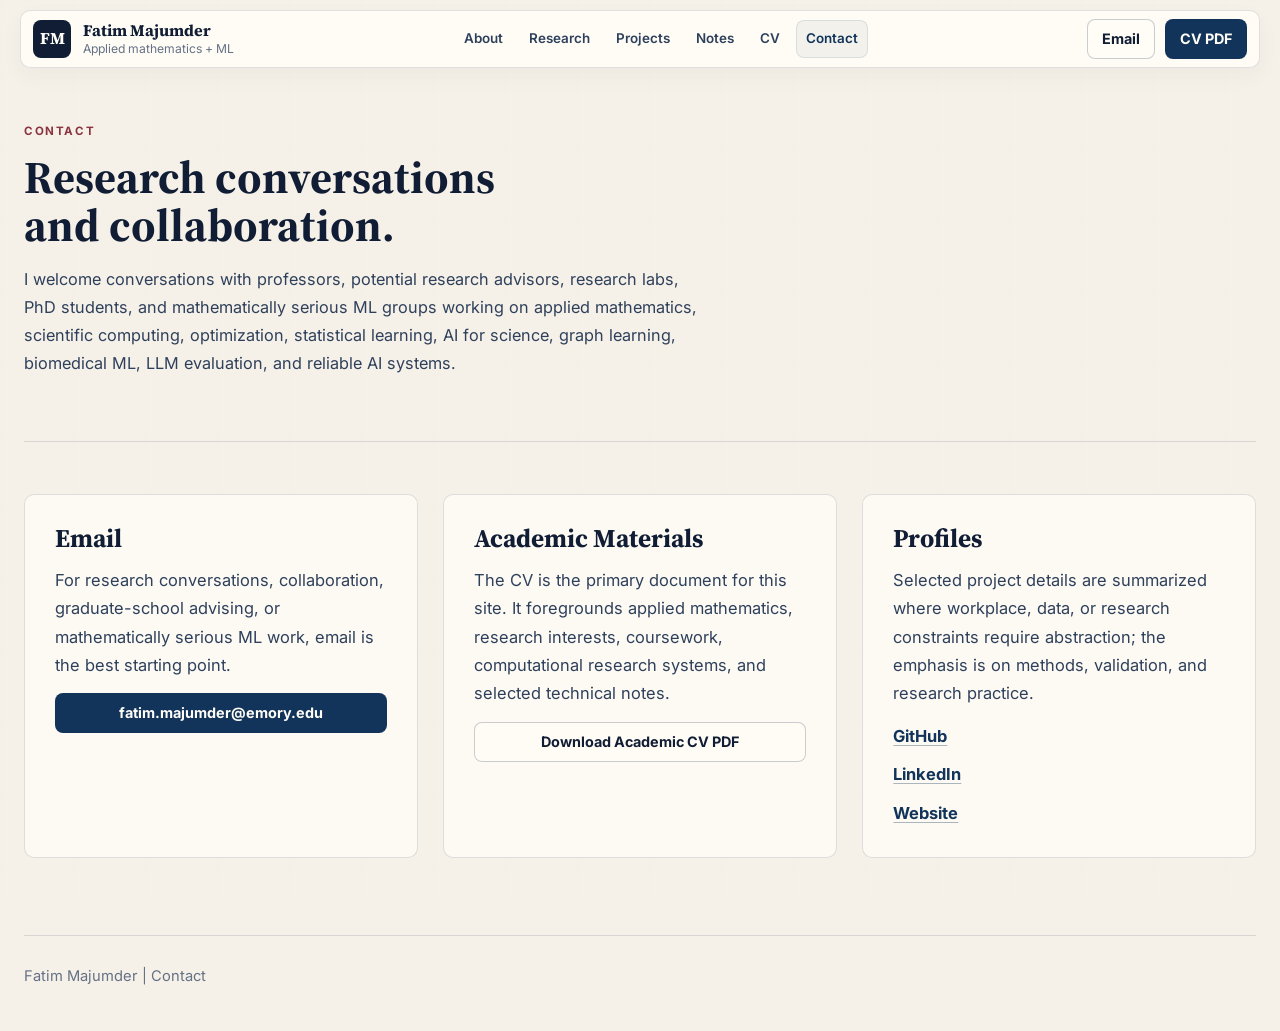
==== commit f606b19f: "done" ====
--- a/contact.html
+++ b/contact.html
@@ -14,11 +14,11 @@
     <meta name="author" content="Fatim Majumder">
     <meta name="robots" content="index, follow">
     <meta name="theme-color" content="#17233c">
-    <title>Contact | Fatim Majumder</title>
+    <title>Contact | Fatim Majumder &mdash; Research Conversations</title>
     <link rel="canonical" href="https://fatimmajumder.github.io/contact.html">
     <link rel="icon" href="./assets/favicon.svg" type="image/svg+xml">
     <meta property="og:site_name" content="Fatim Majumder">
-    <meta property="og:title" content="Contact | Fatim Majumder">
+    <meta property="og:title" content="Contact | Fatim Majumder &mdash; Research Conversations">
     <meta
       property="og:description"
       content="Contact Fatim Majumder for research conversations in applied mathematics, machine learning, scientific computing, optimization, statistical learning, AI for science, and reliable AI systems."
@@ -27,8 +27,8 @@
     <meta property="og:url" content="https://fatimmajumder.github.io/contact.html">
     <meta property="og:image" content="https://fatimmajumder.github.io/assets/social-preview.png">
     <meta name="twitter:card" content="summary_large_image">
-    <meta name="twitter:title" content="Contact | Fatim Majumder">
-    <meta name="twitter:description" content="Contact Fatim Majumder.">
+    <meta name="twitter:title" content="Contact | Fatim Majumder &mdash; Research Conversations">
+    <meta name="twitter:description" content="Contact Fatim Majumder for research conversations in applied mathematics, machine learning, scientific computing, optimization, AI for science, and reliable AI systems.">
     <meta name="twitter:image" content="https://fatimmajumder.github.io/assets/social-preview.png">
     <link rel="preconnect" href="https://fonts.googleapis.com">
     <link rel="preconnect" href="https://fonts.gstatic.com" crossorigin>
@@ -121,8 +121,9 @@
         <div class="contact-panel">
           <h2>Profiles</h2>
           <p>
-            Some project details are intentionally summarized at a public-safe
-            level because of workplace, data, or research constraints.
+            Selected project details are summarized where workplace, data, or
+            research constraints require abstraction; the emphasis is on
+            methods, validation, and research practice.
           </p>
           <div class="profile-links">
             <a
--- a/styles.css
+++ b/styles.css
@@ -1,23 +1,25 @@
 :root {
-  --page: #f7f4ed;
-  --surface: #fffdf8;
-  --surface-subtle: rgba(255, 253, 248, 0.68);
-  --ink: #10213d;
-  --ink-soft: #35445c;
-  --ink-muted: #5f6b7c;
-  --line: rgba(16, 33, 61, 0.12);
-  --line-strong: rgba(16, 33, 61, 0.2);
+  --page: #f6f1e8;
+  --surface: #fffdf7;
+  --surface-subtle: rgba(255, 253, 247, 0.72);
+  --surface-wash: rgba(255, 253, 247, 0.46);
+  --ink: #101d34;
+  --ink-soft: #2e405b;
+  --ink-muted: #657186;
+  --line: rgba(16, 33, 61, 0.13);
+  --line-strong: rgba(16, 33, 61, 0.22);
   --blue: #225b89;
   --blue-deep: #12345a;
   --green: #3f6b5b;
   --red: #8a3440;
   --gold: #8b6f35;
-  --shadow: 0 12px 30px rgba(16, 33, 61, 0.06);
-  --shadow-card: 0 18px 42px rgba(16, 33, 61, 0.075);
-  --radius-panel: 16px;
-  --radius-card: 14px;
-  --container: 1400px;
-  --measure: 74ch;
+  --shadow: 0 10px 26px rgba(16, 33, 61, 0.055);
+  --shadow-card: 0 16px 36px rgba(16, 33, 61, 0.07);
+  --radius-panel: 10px;
+  --radius-card: 8px;
+  --container: 1320px;
+  --measure: 68ch;
+  --section-y: clamp(58px, 6vw, 92px);
   --serif: "Source Serif 4", Georgia, "Times New Roman", serif;
   --sans: "Inter", -apple-system, BlinkMacSystemFont, "Segoe UI", sans-serif;
   --mono: "SFMono-Regular", Consolas, "Liberation Mono", monospace;
@@ -46,9 +48,10 @@
   color: var(--ink);
   background: var(--page);
   font-family: var(--sans);
-  font-size: 16px;
-  line-height: 1.68;
+  font-size: 16.5px;
+  line-height: 1.72;
   text-rendering: optimizeLegibility;
+  -webkit-font-smoothing: antialiased;
 }
 
 body::before {
@@ -60,13 +63,14 @@
     linear-gradient(var(--line) 1px, transparent 1px),
     linear-gradient(90deg, var(--line) 1px, transparent 1px);
   background-size: 72px 72px;
-  opacity: 0.045;
+  opacity: 0.04;
 }
 
 a {
   color: inherit;
   text-decoration-thickness: 1px;
   text-underline-offset: 0.2em;
+  transition: color 160ms ease, text-decoration-color 160ms ease;
 }
 
 img {
@@ -98,15 +102,19 @@
 
 .site-header {
   position: sticky;
-  top: 12px;
+  top: 10px;
   z-index: 40;
-  width: min(var(--container), calc(100% - 48px));
+  width: min(var(--container), calc(100% - 40px));
   margin: 0 auto;
   border: 1px solid var(--line);
   border-radius: var(--radius-panel);
-  background: rgba(255, 253, 248, 0.88);
-  box-shadow: 0 10px 26px rgba(16, 33, 61, 0.045);
-  backdrop-filter: blur(20px);
+  background: rgba(255, 253, 247, 0.91);
+  box-shadow: 0 8px 22px rgba(16, 33, 61, 0.04);
+  backdrop-filter: blur(18px);
+}
+
+body.is-scrolled .site-header {
+  box-shadow: 0 14px 32px rgba(16, 33, 61, 0.075);
 }
 
 .site-header-inner {
@@ -114,11 +122,11 @@
   z-index: 1;
   display: grid;
   grid-template-columns: auto 1fr auto;
-  gap: 18px;
+  gap: 16px;
   align-items: center;
   width: 100%;
   margin: 0 auto;
-  padding: 10px 14px;
+  padding: 8px 12px;
 }
 
 .site-header-inner > * {
@@ -137,11 +145,11 @@
   display: inline-flex;
   align-items: center;
   justify-content: center;
-  width: 42px;
-  height: 42px;
+  width: 38px;
+  height: 38px;
   flex: 0 0 auto;
   border: 1px solid var(--line-strong);
-  border-radius: 9px;
+  border-radius: 8px;
   color: var(--surface);
   background: var(--ink);
   font-family: var(--serif);
@@ -155,13 +163,13 @@
 
 .brand-copy strong {
   font-family: var(--serif);
-  font-size: 1.02rem;
+  font-size: 1rem;
   line-height: 1.1;
 }
 
 .brand-copy span {
   color: var(--ink-muted);
-  font-size: 0.78rem;
+  font-size: 0.76rem;
   line-height: 1.25;
 }
 
@@ -180,13 +188,14 @@
 }
 
 .nav-link {
-  border-radius: 9px;
-  padding: 7px 10px;
-  color: var(--ink-soft);
-  font-size: 0.88rem;
+  border: 1px solid transparent;
+  border-radius: 8px;
+  padding: 6px 9px;
+  color: var(--ink-soft);
+  font-size: 0.84rem;
   font-weight: 600;
   text-decoration: none;
-  transition: color 160ms ease, background-color 160ms ease;
+  transition: color 160ms ease, background-color 160ms ease, border-color 160ms ease;
 }
 
 .nav-link:hover,
@@ -199,7 +208,8 @@
 body[data-page="contact"] .nav-link[data-nav="contact"],
 .nav-link.is-active {
   color: var(--blue-deep);
-  background: rgba(18, 52, 90, 0.08);
+  border-color: rgba(18, 52, 90, 0.1);
+  background: rgba(18, 52, 90, 0.055);
 }
 
 .header-actions,
@@ -219,11 +229,11 @@
   display: inline-flex;
   align-items: center;
   justify-content: center;
-  min-height: 43px;
+  min-height: 40px;
   border: 1px solid var(--line-strong);
-  border-radius: 9px;
-  padding: 10px 15px;
-  font-size: 0.92rem;
+  border-radius: 8px;
+  padding: 9px 14px;
+  font-size: 0.9rem;
   font-weight: 700;
   line-height: 1.15;
   text-align: center;
@@ -232,18 +242,19 @@
 }
 
 .button-primary {
-  border-color: var(--blue-deep);
+  border-color: rgba(18, 52, 90, 0.94);
   color: var(--surface);
   background: var(--blue-deep);
 }
 
 .button-secondary {
   color: var(--ink);
-  background: rgba(255, 253, 248, 0.86);
+  background: rgba(255, 253, 247, 0.78);
 }
 
 .button:hover {
-  box-shadow: var(--shadow-card);
+  border-color: rgba(18, 52, 90, 0.32);
+  box-shadow: var(--shadow);
   transform: translateY(-1px);
 }
 
@@ -262,25 +273,25 @@
 }
 
 .section {
-  padding: clamp(48px, 4.8vw, 72px) 0;
+  padding: var(--section-y) 0;
   border-top: 1px solid var(--line);
 }
 
 .hero,
 .page-hero {
   display: grid;
-  grid-template-columns: minmax(0, 1.52fr) minmax(290px, 0.48fr);
-  gap: clamp(34px, 4.6vw, 62px);
+  grid-template-columns: minmax(0, 1fr) minmax(300px, 360px);
+  gap: clamp(42px, 5vw, 76px);
   align-items: start;
-  padding-top: clamp(48px, 5vw, 66px);
-  padding-bottom: clamp(46px, 5vw, 66px);
+  padding-top: clamp(62px, 6.2vw, 92px);
+  padding-bottom: clamp(58px, 6vw, 86px);
   border-top: 0;
 }
 
 .page-hero {
   align-items: start;
-  padding-top: clamp(38px, 4vw, 54px);
-  padding-bottom: clamp(38px, 4vw, 54px);
+  padding-top: clamp(48px, 5vw, 68px);
+  padding-bottom: clamp(44px, 5vw, 66px);
 }
 
 .hero-copy,
@@ -288,7 +299,7 @@
 .section-copy,
 .statement-copy {
   min-width: 0;
-  max-width: 900px;
+  max-width: 910px;
 }
 
 .eyebrow,
@@ -299,9 +310,9 @@
 .page-meta {
   margin: 0 0 12px;
   color: var(--red);
-  font-size: 0.76rem;
+  font-size: 0.72rem;
   font-weight: 700;
-  letter-spacing: 0.12em;
+  letter-spacing: 0.14em;
   text-transform: uppercase;
 }
 
@@ -316,19 +327,19 @@
 }
 
 h1 {
-  max-width: 1040px;
-  font-size: clamp(3.12rem, 4.55vw, 4.45rem);
-  line-height: 1.02;
+  max-width: 980px;
+  font-size: clamp(3.35rem, 5vw, 4.85rem);
+  line-height: 0.99;
 }
 
 h2 {
   max-width: 980px;
-  font-size: clamp(1.86rem, 2.7vw, 2.82rem);
-  line-height: 1.08;
+  font-size: clamp(1.9rem, 2.55vw, 2.75rem);
+  line-height: 1.07;
 }
 
 h3 {
-  font-size: 1.22rem;
+  font-size: 1.18rem;
 }
 
 p {
@@ -341,43 +352,54 @@
 }
 
 .hero-deck {
-  max-width: 720px;
-  margin-top: 20px;
+  max-width: 680px;
+  margin-top: 22px;
   color: var(--blue-deep);
   font-family: var(--serif);
-  font-size: clamp(1.07rem, 1.6vw, 1.24rem);
-  line-height: 1.5;
+  font-size: clamp(1.1rem, 1.45vw, 1.28rem);
+  line-height: 1.55;
 }
 
 .hero-summary,
 .page-hero-summary,
 .section-intro {
   max-width: var(--measure);
-  margin-top: 18px;
-  color: var(--ink-soft);
-  font-size: 1.06rem;
-  line-height: 1.7;
+  margin-top: 16px;
+  color: var(--ink-soft);
+  font-size: 1.02rem;
+  line-height: 1.72;
 }
 
 .hero-status {
-  display: block;
+  display: grid;
+  gap: 5px;
   max-width: 760px;
-  margin-top: 24px;
+  margin-top: 26px;
   border: 1px solid var(--line);
-  border-left: 3px solid var(--blue);
+  border-left: 3px solid var(--red);
   border-radius: var(--radius-card);
-  padding: 14px 16px;
-  color: var(--ink-soft);
-  background: rgba(255, 253, 248, 0.58);
-  font-size: 0.98rem;
-  font-weight: 600;
+  padding: 15px 17px;
+  color: var(--ink-soft);
+  background: rgba(255, 253, 247, 0.62);
+  font-size: 0.96rem;
   line-height: 1.6;
 }
 
+.theorem-label {
+  margin: 0;
+  color: var(--red);
+  font-family: var(--mono);
+  font-size: 0.72rem;
+  font-weight: 700;
+  letter-spacing: 0.08em;
+  text-transform: uppercase;
+}
+
 .hero .eyebrow {
-  font-size: 0.86rem;
-  letter-spacing: 0.04em;
-  text-transform: none;
+  max-width: 760px;
+  font-size: 0.75rem;
+  letter-spacing: 0.13em;
+  text-transform: uppercase;
 }
 
 .interest-list,
@@ -387,7 +409,7 @@
 .hero-role-list {
   display: flex;
   flex-wrap: wrap;
-  gap: 7px;
+  gap: 8px;
   margin: 24px 0 0;
   padding: 0;
   list-style: none;
@@ -403,14 +425,14 @@
   border-radius: 999px;
   padding: 5px 10px;
   color: var(--ink-soft);
-  background: rgba(255, 253, 248, 0.58);
-  font-size: 0.84rem;
+  background: rgba(255, 253, 247, 0.58);
+  font-size: 0.8rem;
   line-height: 1.35;
 }
 
 .hero-actions,
 .page-actions {
-  margin-top: 28px;
+  margin-top: 30px;
 }
 
 .hero-actions {
@@ -421,13 +443,13 @@
 .hero-rail,
 .page-hero-rail {
   display: grid;
-  gap: 14px;
+  gap: 12px;
   justify-items: end;
-  padding-top: 8px;
+  padding-top: 6px;
 }
 
 .hero-portrait {
-  width: min(100%, 340px);
+  width: min(100%, 350px);
   margin: 0;
 }
 
@@ -462,7 +484,7 @@
 .writing-card {
   border: 1px solid var(--line);
   border-radius: var(--radius-panel);
-  background: rgba(255, 253, 248, 0.72);
+  background: rgba(255, 253, 247, 0.74);
   box-shadow: none;
   transition: transform 160ms ease, border-color 160ms ease, background-color 160ms ease, box-shadow 160ms ease;
 }
@@ -482,7 +504,7 @@
 .experience-card,
 .project-card,
 .writing-card {
-  padding: clamp(24px, 3vw, 32px);
+  padding: clamp(22px, 2.6vw, 30px);
 }
 
 .hero-rail .rail-block,
@@ -499,7 +521,7 @@
 
 .section-heading {
   max-width: 900px;
-  margin-bottom: 24px;
+  margin-bottom: 30px;
 }
 
 .section-heading-compact {
@@ -508,16 +530,16 @@
 
 .split-section {
   display: grid;
-  grid-template-columns: minmax(260px, 0.8fr) minmax(0, 1.2fr);
+  grid-template-columns: minmax(260px, 0.72fr) minmax(0, 1.28fr);
   gap: clamp(30px, 4vw, 54px);
-  align-items: center;
+  align-items: start;
 }
 
 .section-copy {
   max-width: var(--measure);
   color: var(--ink-soft);
-  font-size: 1.06rem;
-  line-height: 1.7;
+  font-size: 1.03rem;
+  line-height: 1.74;
 }
 .transition-card {
   border-top: 1px solid var(--line);
@@ -555,7 +577,7 @@
 .case-study-grid {
   display: grid;
   grid-template-columns: repeat(2, minmax(0, 1fr));
-  gap: clamp(18px, 2vw, 24px);
+  gap: clamp(18px, 2vw, 26px);
 }
 
 .education-card p,
@@ -574,7 +596,7 @@
 .experience-list,
 .story-grid-case {
   display: grid;
-  gap: 22px;
+  gap: 24px;
 }
 
 .project-detail-list,
@@ -588,7 +610,7 @@
 
 .project-preview {
   display: grid;
-  gap: 12px;
+  gap: 11px;
   align-content: start;
 }
 
@@ -596,9 +618,9 @@
 .note-card:hover,
 .theme-card:hover,
 .contact-panel:hover {
-  transform: translateY(-2px);
+  transform: translateY(-1px);
   border-color: rgba(18, 52, 90, 0.2);
-  background: rgba(255, 253, 248, 0.9);
+  background: rgba(255, 253, 247, 0.9);
   box-shadow: var(--shadow);
 }
 
@@ -610,11 +632,13 @@
 .text-link {
   color: var(--blue-deep);
   font-weight: 700;
-  transition: color 160ms ease;
+  text-decoration-color: rgba(18, 52, 90, 0.35);
+  transition: color 160ms ease, text-decoration-color 160ms ease;
 }
 
 .text-link:hover {
   color: var(--red);
+  text-decoration-color: rgba(138, 52, 64, 0.65);
 }
 
 .contact-band {
@@ -641,7 +665,7 @@
 
 .page-hero h1 {
   max-width: 1040px;
-  font-size: clamp(2.42rem, 3.55vw, 3.45rem);
+  font-size: clamp(2.48rem, 3.55vw, 3.55rem);
   line-height: 1.05;
 }
 
@@ -671,12 +695,13 @@
 }
 
 .statement-copy {
-  border-left: 3px solid var(--blue);
-  padding-left: 22px;
+  border-top: 1px solid var(--line);
+  border-bottom: 1px solid var(--line);
+  padding: 24px 0;
   color: var(--ink-soft);
   font-family: var(--serif);
   font-size: clamp(1.16rem, 2vw, 1.28rem);
-  line-height: 1.6;
+  line-height: 1.64;
 }
 
 .interest-cloud {
@@ -689,15 +714,15 @@
 
 .research-direction-grid .theme-card {
   position: relative;
-  min-height: 220px;
-  padding-top: 28px;
+  min-height: 0;
+  padding-top: 24px;
 }
 
 .research-direction-grid .theme-card::before {
   counter-increment: research-direction;
   content: "0" counter(research-direction);
   display: inline-block;
-  margin-bottom: 18px;
+  margin-bottom: 16px;
   color: var(--blue-deep);
   font-family: var(--mono);
   font-size: 0.78rem;
@@ -709,6 +734,45 @@
   font-size: clamp(1.24rem, 1.8vw, 1.45rem);
 }
 
+.research-card-thesis {
+  margin-top: 10px;
+  color: var(--ink-soft);
+  font-family: var(--serif);
+  font-size: 1.06rem;
+  line-height: 1.5;
+}
+
+.research-tags,
+.project-meta-list,
+.cv-toc {
+  display: flex;
+  flex-wrap: wrap;
+  gap: 8px;
+  margin: 18px 0 0;
+  padding: 0;
+  list-style: none;
+}
+
+.research-tags li,
+.project-meta-list li,
+.cv-toc a {
+  border: 1px solid var(--line);
+  border-radius: 999px;
+  padding: 5px 10px;
+  color: var(--ink-soft);
+  background: var(--surface-wash);
+  font-size: 0.78rem;
+  line-height: 1.35;
+  text-decoration: none;
+}
+
+.cv-toc a:hover,
+.research-tags li:hover,
+.project-meta-list li:hover {
+  border-color: rgba(18, 52, 90, 0.24);
+  color: var(--blue-deep);
+}
+
 .question-item {
   display: grid;
   grid-template-columns: minmax(220px, 0.7fr) minmax(0, 1.3fr);
@@ -725,14 +789,20 @@
 
 .project-detail {
   display: grid;
-  grid-template-columns: minmax(250px, 0.64fr) minmax(0, 1.36fr);
-  gap: clamp(22px, 3vw, 36px);
-  padding: clamp(26px, 3vw, 36px);
+  grid-template-columns: minmax(260px, 0.58fr) minmax(0, 1.42fr);
+  gap: clamp(24px, 3.4vw, 44px);
+  padding: clamp(28px, 3.2vw, 40px);
   scroll-margin-top: 120px;
 }
 
+.project-detail-heading {
+  align-self: start;
+  display: grid;
+  gap: 12px;
+}
+
 .project-detail-heading h2 {
-  margin-top: 4px;
+  margin-top: 0;
   font-size: clamp(1.7rem, 2.35vw, 2.2rem);
   line-height: 1.08;
 }
@@ -745,21 +815,23 @@
 
 .project-facts {
   display: grid;
-  gap: 12px;
+  gap: 0;
   margin: 0;
 }
 
 .project-facts div {
+  display: grid;
+  grid-template-columns: minmax(150px, 0.36fr) minmax(0, 1fr);
+  gap: 18px;
   border-bottom: 1px solid var(--line);
-  padding-bottom: 14px;
+  padding: 13px 0;
 }
 
 .project-facts div:first-child {
-  border: 1px solid var(--line);
-  border-left: 3px solid var(--blue);
-  border-radius: var(--radius-card);
-  padding: 13px 14px;
-  background: rgba(255, 253, 248, 0.58);
+  border-top: 1px solid var(--line);
+  border-left: 0;
+  border-radius: 0;
+  background: transparent;
 }
 
 .project-facts div:last-child {
@@ -768,7 +840,7 @@
 }
 
 .project-facts dt {
-  margin-bottom: 5px;
+  margin-bottom: 0;
   color: var(--red);
   font-size: 0.72rem;
   font-weight: 700;
@@ -787,12 +859,12 @@
 
 .notes-grid {
   grid-template-columns: repeat(auto-fit, minmax(300px, 1fr));
-  gap: clamp(16px, 2vw, 22px);
+  gap: clamp(18px, 2vw, 24px);
 }
 
 .note-card {
   display: flex;
-  min-height: 200px;
+  min-height: 220px;
   flex-direction: column;
 }
 
@@ -808,7 +880,7 @@
   margin-bottom: 14px;
   border: 1px solid var(--line);
   border-radius: 999px;
-  padding: 4px 8px;
+  padding: 4px 9px;
   color: var(--blue-deep);
   background: rgba(255, 253, 248, 0.62);
   font-size: 0.68rem;
@@ -830,7 +902,7 @@
 .coursework-groups {
   display: grid;
   gap: 14px;
-  margin-top: 12px;
+  margin-top: 14px;
 }
 
 .coursework-group {
@@ -858,8 +930,8 @@
   border-radius: 999px;
   padding: 4px 9px;
   color: var(--ink-soft);
-  background: rgba(255, 253, 248, 0.72);
-  font-size: 0.84rem;
+  background: rgba(255, 253, 247, 0.72);
+  font-size: 0.8rem;
   line-height: 1.35;
 }
 
@@ -883,8 +955,8 @@
 
 .cv-section {
   display: grid;
-  gap: 18px;
-  max-width: 1040px;
+  gap: 20px;
+  max-width: 1080px;
 }
 
 .cv-section h2 {
@@ -895,9 +967,21 @@
 
 .cv-entry {
   display: grid;
-  gap: 8px;
-  padding: 8px 0 18px;
+  gap: 10px;
+  padding: 10px 0 20px;
   border-bottom: 1px solid var(--line);
+}
+
+.cv-entry-header {
+  display: grid;
+  grid-template-columns: minmax(0, 1fr) auto;
+  gap: 14px;
+  align-items: baseline;
+}
+
+.cv-entry-header p {
+  margin-top: 0;
+  color: var(--ink-muted);
 }
 
 .cv-entry:last-child {
@@ -940,7 +1024,7 @@
   border: 1px solid var(--line);
   border-radius: var(--radius-card);
   padding: 11px 13px;
-  background: rgba(255, 253, 248, 0.58);
+  background: rgba(255, 253, 247, 0.58);
 }
 
 .archive-list li + li {
@@ -955,6 +1039,10 @@
   display: grid;
   align-content: start;
   gap: 14px;
+}
+
+.contact-panel h2 {
+  font-size: clamp(1.45rem, 2vw, 1.82rem);
 }
 
 .contact-panel p {
@@ -1059,6 +1147,11 @@
   list-style: none;
 }
 
+.metric-card {
+  display: grid;
+  gap: 8px;
+}
+
 .metric-card p:not(.detail-label):not(.metric-value),
 .proof-card p:not(.proof-value) {
   color: var(--ink-soft);
@@ -1069,7 +1162,7 @@
 }
 
 .story-grid-case .content-card:nth-child(5) {
-  grid-column: 1 / -1;
+  grid-column: auto;
 }
 
 .boundary-card {
@@ -1083,23 +1176,31 @@
 
 .hero-proof-list {
   display: grid;
-  gap: 16px;
+  gap: 12px;
   margin: 0;
   padding: 0;
   list-style: none;
 }
 
+.hero-proof-strip {
+  grid-template-columns: repeat(3, minmax(0, 1fr));
+  margin-top: 28px;
+}
+
 .hero-proof-item {
   display: grid;
-  grid-template-columns: 110px 1fr;
-  gap: 14px;
-  align-items: baseline;
+  gap: 8px;
+  align-content: start;
+  border: 1px solid var(--line);
+  border-radius: var(--radius-card);
+  padding: 14px 14px 13px;
+  background: rgba(255, 253, 247, 0.62);
 }
 
 .experience-card {
   display: grid;
-  grid-template-columns: minmax(220px, 0.7fr) minmax(0, 1.3fr);
-  gap: 28px;
+  grid-template-columns: minmax(230px, 0.56fr) minmax(0, 1.44fr);
+  gap: clamp(22px, 3vw, 36px);
 }
 
 .experience-meta p {
@@ -1107,6 +1208,10 @@
 }
 
 .experience-body p {
+  color: var(--ink-soft);
+}
+
+.skill-groups p {
   color: var(--ink-soft);
 }
 
@@ -1147,7 +1252,8 @@
 
   .contact-layout,
   .metric-grid,
-  .proof-grid {
+  .proof-grid,
+  .hero-proof-strip {
     grid-template-columns: 1fr;
   }
 
@@ -1272,10 +1378,6 @@
   .card-compact-grid,
   .card-detail-grid {
     grid-template-columns: 1fr;
-  }
-
-  .story-grid-case .content-card:nth-child(5) {
-    grid-column: auto;
   }
 
   .project-detail,
@@ -1316,6 +1418,15 @@
   .hero-proof-item {
     grid-template-columns: 1fr;
   }
+
+  .hero-proof-strip {
+    grid-template-columns: 1fr;
+  }
+
+  .project-facts div,
+  .cv-entry-header {
+    grid-template-columns: 1fr;
+  }
 }
 
 @media (prefers-reduced-motion: reduce) {
